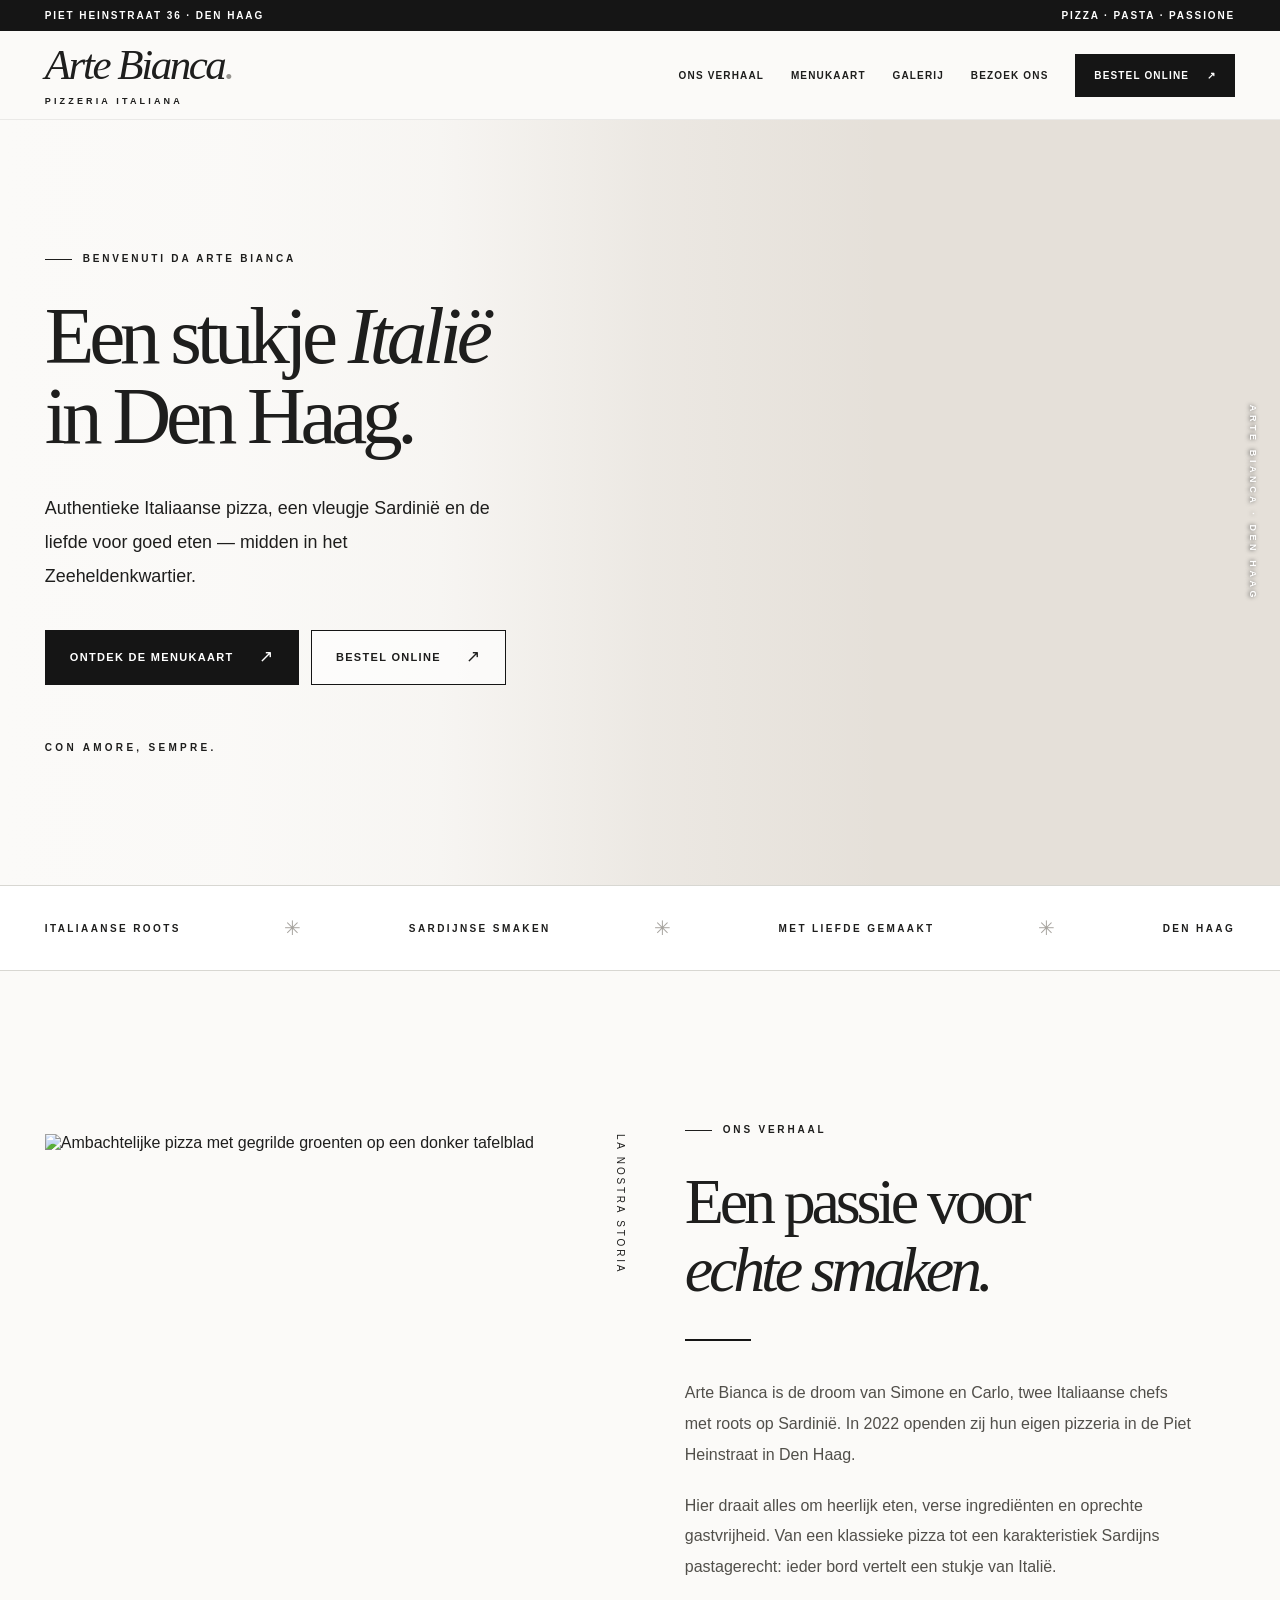
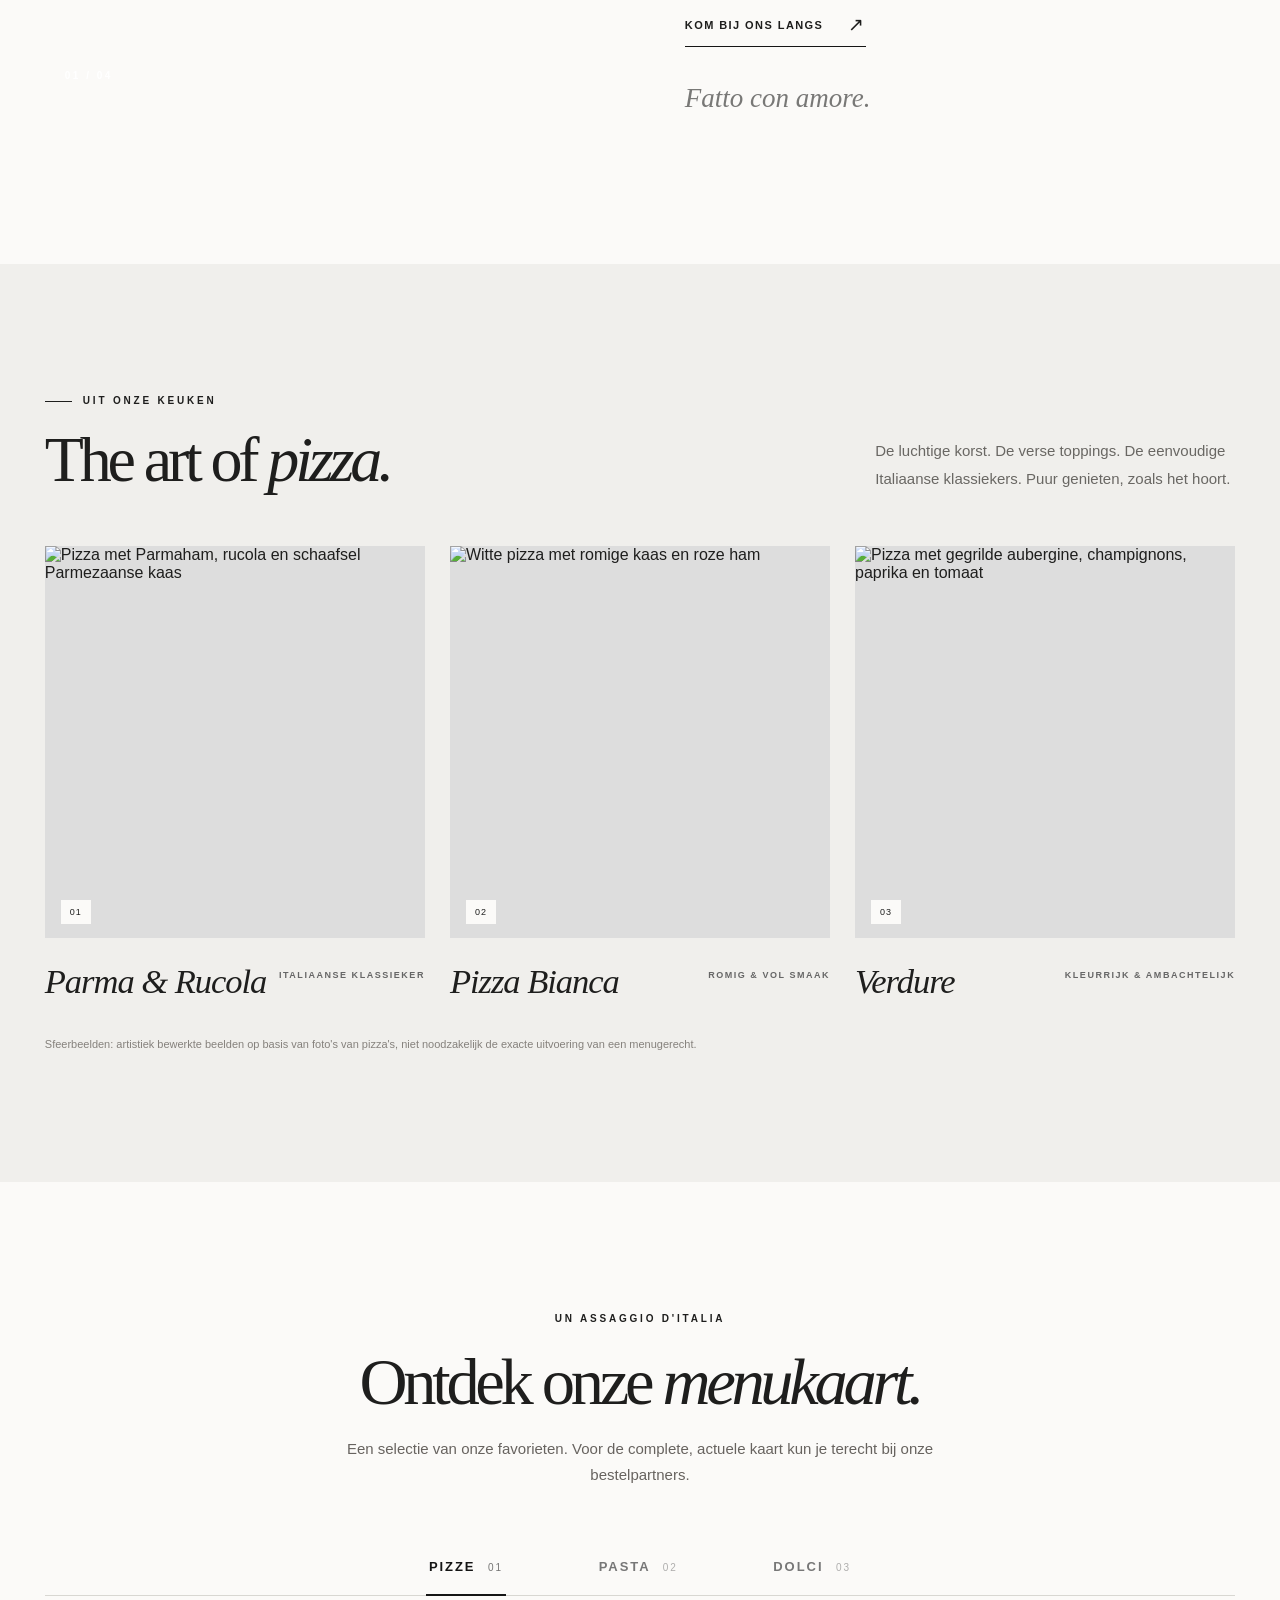
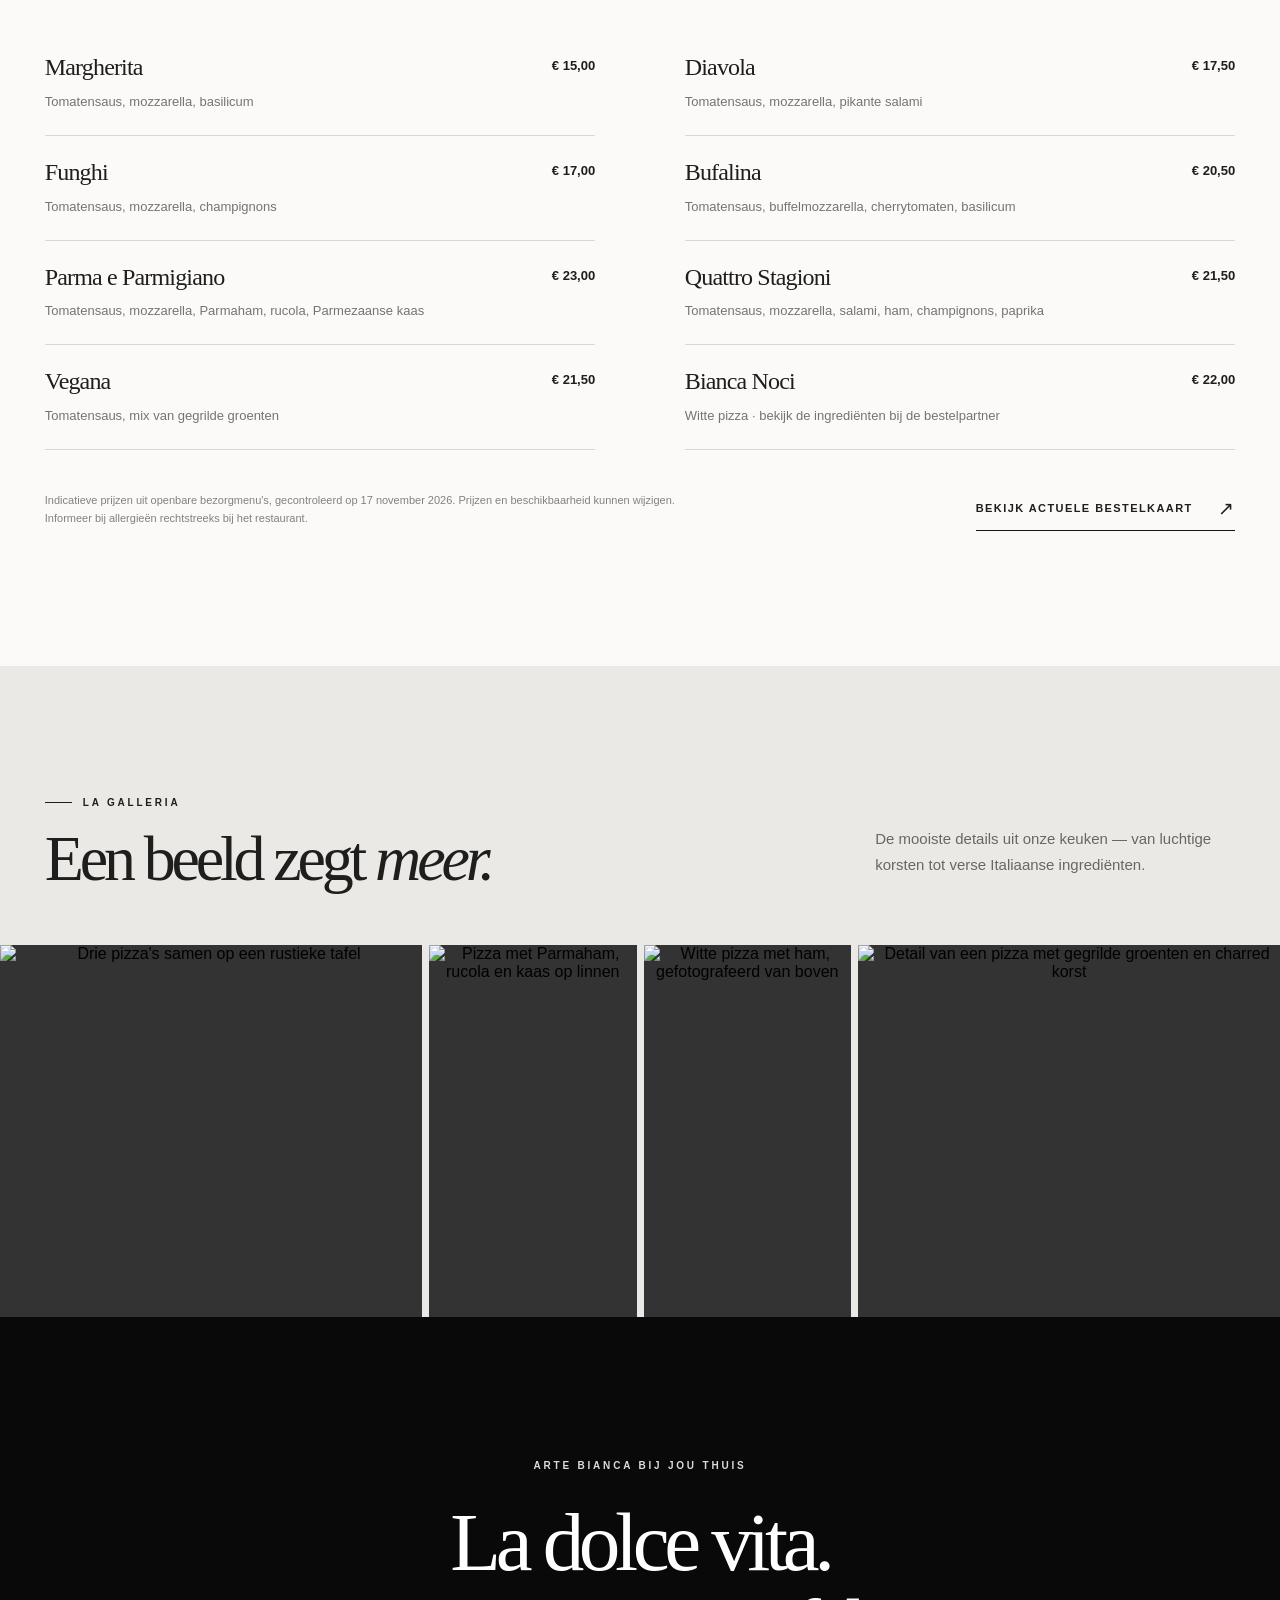
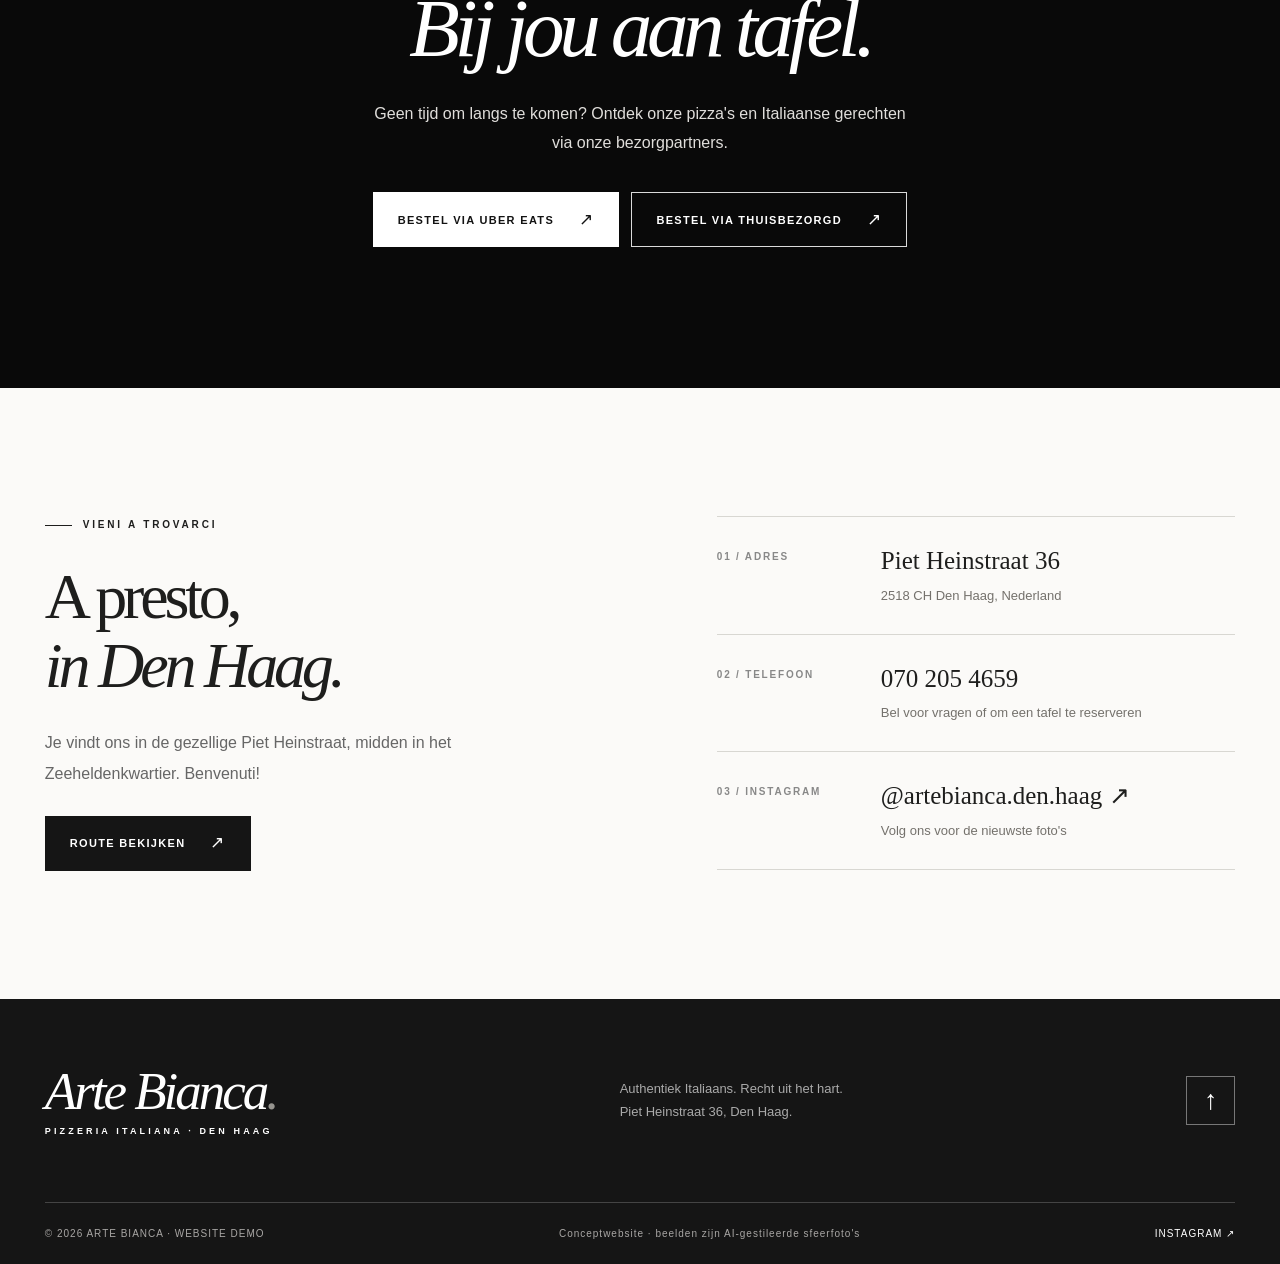
==== index.html @ 7001de6a "Add files via upload" ====
<!doctype html>
<html lang="nl">
<head>
  <meta charset="utf-8" />
  <meta name="viewport" content="width=device-width, initial-scale=1" />
  <meta name="theme-color" content="#fbfaf8" />
  <meta name="description" content="Ontdek Arte Bianca in het Zeeheldenkwartier, Den Haag: ambachtelijke Italiaanse pizza en authentieke Sardijnse gerechten. Bekijk de menukaart en bestel online." />
  <meta property="og:type" content="website" />
  <meta property="og:title" content="Arte Bianca — Pizzeria Italiana in Den Haag" />
  <meta property="og:description" content="Italiaanse roots. Sardijnse ziel. Pizza met passie in de Piet Heinstraat." />
  <meta property="og:image" content="assets/images/hero-two-pizzas.webp" />
  <link rel="icon" href="assets/favicon.svg" type="image/svg+xml" />
  <link rel="preload" href="assets/images/hero-two-pizzas.webp" as="image" />
  <link rel="stylesheet" href="styles.css" />
  <script defer src="script.js"></script>
  <title>Arte Bianca — Pizzeria Italiana | Den Haag</title>
</head>
<body>
  <a class="skip-link" href="#main">Ga naar inhoud</a>
  <div class="announcement" aria-label="Restaurantinformatie">
    <div class="container announcement__inner">
      <span>PIET HEINSTRAAT 36 · DEN HAAG</span>
      <span class="announcement__right">PIZZA · PASTA · PASSIONE</span>
    </div>
  </div>

  <header class="site-header" id="top">
    <div class="container site-header__inner">
      <a class="brand" href="#top" aria-label="Arte Bianca — naar boven">
        <span class="brand__name">Arte Bianca<span class="brand__dot">.</span></span>
        <span class="brand__tag">PIZZERIA ITALIANA</span>
      </a>
      <button class="menu-toggle" id="menu-toggle" aria-controls="main-nav" aria-expanded="false" aria-label="Open navigatie">
        <span></span><span></span><span></span>
      </button>
      <nav class="nav" id="main-nav" aria-label="Hoofdnavigatie">
        <a href="#verhaal">Ons verhaal</a>
        <a href="#menukaart">Menukaart</a>
        <a href="#galerij">Galerij</a>
        <a href="#bezoek">Bezoek ons</a>
        <a class="nav__order" href="#bestellen">Bestel online <span aria-hidden="true">↗</span></a>
      </nav>
    </div>
  </header>

  <main id="main">
    <section class="hero" aria-labelledby="hero-title">
      <div class="hero__image" role="img" aria-label="Twee ambachtelijke pizza's met luchtige korst, kaas, rucola en parmaham"></div>
      <div class="container hero__content">
        <div class="hero__copy">
          <p class="eyebrow"><span class="eyebrow__dash"></span> BENVENUTI DA ARTE BIANCA</p>
          <h1 id="hero-title">Een stukje <em>Italië</em><br />in Den Haag.</h1>
          <p class="hero__description">Authentieke Italiaanse pizza, een vleugje Sardinië en de liefde voor goed eten — midden in het Zeeheldenkwartier.</p>
          <div class="button-row">
            <a class="btn btn--dark" href="#menukaart">Ontdek de menukaart <span aria-hidden="true">↗</span></a>
            <a class="btn btn--outline" href="#bestellen">Bestel online <span aria-hidden="true">↗</span></a>
          </div>
          <p class="hero__footnote">CON AMORE, SEMPRE.</p>
        </div>
      </div>
      <div class="hero__side-note" aria-hidden="true">ARTE BIANCA · DEN HAAG</div>
    </section>

    <div class="ticker" aria-label="Onze keuken">
      <div class="container ticker__inner">
        <span>ITALIAANSE ROOTS</span><span class="ticker__star">✳</span>
        <span>SARDIJNSE SMAKEN</span><span class="ticker__star">✳</span>
        <span>MET LIEFDE GEMAAKT</span><span class="ticker__star">✳</span>
        <span>DEN HAAG</span>
      </div>
    </div>

    <section class="section story" id="verhaal" aria-labelledby="story-title">
      <div class="container story__grid">
        <div class="story__visual reveal">
          <img src="assets/images/verdure-dark.webp" alt="Ambachtelijke pizza met gegrilde groenten op een donker tafelblad" loading="lazy" width="1672" height="941" />
          <span class="story__vertical">LA NOSTRA STORIA</span>
          <span class="story__number">01 / 04</span>
        </div>
        <div class="story__copy reveal">
          <p class="eyebrow"><span class="eyebrow__dash"></span> ONS VERHAAL</p>
          <h2 class="section-title" id="story-title">Een passie voor<br /><em>echte smaken.</em></h2>
          <div class="rule-short"></div>
          <p>Arte Bianca is de droom van Simone en Carlo, twee Italiaanse chefs met roots op Sardinië. In 2022 openden zij hun eigen pizzeria in de Piet Heinstraat in Den Haag.</p>
          <p>Hier draait alles om heerlijk eten, verse ingrediënten en oprechte gastvrijheid. Van een klassieke pizza tot een karakteristiek Sardijns pastagerecht: ieder bord vertelt een stukje van Italië.</p>
          <a class="text-link" href="#bezoek">Kom bij ons langs <span aria-hidden="true">↗</span></a>
          <span class="story__script" aria-hidden="true">Fatto con amore.</span>
        </div>
      </div>
    </section>

    <section class="section signature" aria-labelledby="signature-title">
      <div class="container">
        <div class="section-heading reveal">
          <div>
            <p class="eyebrow"><span class="eyebrow__dash"></span> UIT ONZE KEUKEN</p>
            <h2 class="section-title" id="signature-title">The art of <em>pizza.</em></h2>
          </div>
          <p>De luchtige korst. De verse toppings. De eenvoudige Italiaanse klassiekers. Puur genieten, zoals het hoort.</p>
        </div>
        <div class="signature__grid">
          <article class="food-card reveal">
            <div class="food-card__image"><img src="assets/images/parma-rucola.webp" loading="lazy" alt="Pizza met Parmaham, rucola en schaafsel Parmezaanse kaas" width="1672" height="941"/><span class="food-card__index">01</span></div>
            <div class="food-card__body"><h3>Parma & Rucola</h3><span>ITALIAANSE KLASSIEKER</span></div>
          </article>
          <article class="food-card reveal">
            <div class="food-card__image"><img src="assets/images/bianca-pizza.webp" loading="lazy" alt="Witte pizza met romige kaas en roze ham" width="1254" height="1254"/><span class="food-card__index">02</span></div>
            <div class="food-card__body"><h3>Pizza Bianca</h3><span>ROMIG & VOL SMAAK</span></div>
          </article>
          <article class="food-card reveal">
            <div class="food-card__image"><img src="assets/images/verdure-light.webp" loading="lazy" alt="Pizza met gegrilde aubergine, champignons, paprika en tomaat" width="1448" height="1086"/><span class="food-card__index">03</span></div>
            <div class="food-card__body"><h3>Verdure</h3><span>KLEURRIJK & AMBACHTELIJK</span></div>
          </article>
        </div>
        <p class="image-disclaimer">Sfeerbeelden: artistiek bewerkte beelden op basis van foto's van pizza's, niet noodzakelijk de exacte uitvoering van een menugerecht.</p>
      </div>
    </section>

    <section class="section menu-section" id="menukaart" aria-labelledby="menu-title">
      <div class="container">
        <div class="menu-section__heading reveal">
          <p class="eyebrow eyebrow--center">UN ASSAGGIO D'ITALIA</p>
          <h2 class="section-title" id="menu-title">Ontdek onze <em>menukaart.</em></h2>
          <p>Een selectie van onze favorieten. Voor de complete, actuele kaart kun je terecht bij onze bestelpartners.</p>
        </div>
        <div class="tabs" role="tablist" aria-label="Menucategorieën">
          <button class="tab is-active" role="tab" id="tab-pizza" aria-controls="panel-pizza" aria-selected="true" data-tab="pizza">Pizze <span>01</span></button>
          <button class="tab" role="tab" id="tab-pasta" aria-controls="panel-pasta" aria-selected="false" tabindex="-1" data-tab="pasta">Pasta <span>02</span></button>
          <button class="tab" role="tab" id="tab-dolci" aria-controls="panel-dolci" aria-selected="false" tabindex="-1" data-tab="dolci">Dolci <span>03</span></button>
        </div>
        <div class="menu-panel" role="tabpanel" id="panel-pizza" aria-labelledby="tab-pizza" data-panel="pizza">
          <div class="menu-list">
            <div class="menu-item"><div><h3>Margherita</h3><p>Tomatensaus, mozzarella, basilicum</p></div><strong>€ 15,00</strong></div>
            <div class="menu-item"><div><h3>Diavola</h3><p>Tomatensaus, mozzarella, pikante salami</p></div><strong>€ 17,50</strong></div>
            <div class="menu-item"><div><h3>Funghi</h3><p>Tomatensaus, mozzarella, champignons</p></div><strong>€ 17,00</strong></div>
            <div class="menu-item"><div><h3>Bufalina</h3><p>Tomatensaus, buffelmozzarella, cherrytomaten, basilicum</p></div><strong>€ 20,50</strong></div>
            <div class="menu-item"><div><h3>Parma e Parmigiano</h3><p>Tomatensaus, mozzarella, Parmaham, rucola, Parmezaanse kaas</p></div><strong>€ 23,00</strong></div>
            <div class="menu-item"><div><h3>Quattro Stagioni</h3><p>Tomatensaus, mozzarella, salami, ham, champignons, paprika</p></div><strong>€ 21,50</strong></div>
            <div class="menu-item"><div><h3>Vegana</h3><p>Tomatensaus, mix van gegrilde groenten</p></div><strong>€ 21,50</strong></div>
            <div class="menu-item"><div><h3>Bianca Noci</h3><p>Witte pizza · bekijk de ingrediënten bij de bestelpartner</p></div><strong>€ 22,00</strong></div>
          </div>
        </div>
        <div class="menu-panel" role="tabpanel" id="panel-pasta" aria-labelledby="tab-pasta" data-panel="pasta" hidden>
          <div class="menu-list">
            <div class="menu-item"><div><h3>Malloreddus alla Campidanese</h3><p>Verse Sardijnse pasta met Italiaanse saucijs en tomatensaus</p></div><strong>€ 23,50</strong></div>
            <div class="menu-item"><div><h3>Spaghetti alle Vongole</h3><p>Spaghetti met venusschelpen, knoflook en Italiaanse kruiden</p></div><strong>€ 26,50</strong></div>
          </div>
        </div>
        <div class="menu-panel" role="tabpanel" id="panel-dolci" aria-labelledby="tab-dolci" data-panel="dolci" hidden>
          <div class="menu-list">
            <div class="menu-item"><div><h3>Tiramisù</h3><p>Italiaanse dessertklassieker</p></div><strong>€ 10,00</strong></div>
            <div class="menu-item"><div><h3>Cannolo Siciliano</h3><p>Traditioneel Siciliaans dessert</p></div><strong>€ 10,00</strong></div>
            <div class="menu-item"><div><h3>Lavacake Pistacchio</h3><p>Warme pistache-lavacake</p></div><strong>€ 10,00</strong></div>
          </div>
        </div>
        <div class="menu-bottom"><p>Indicatieve prijzen uit openbare bezorgmenu's, gecontroleerd op 17 november 2026. Prijzen en beschikbaarheid kunnen wijzigen. Informeer bij allergieën rechtstreeks bij het restaurant.</p><a href="#bestellen" class="text-link">Bekijk actuele bestelkaart <span aria-hidden="true">↗</span></a></div>
      </div>
    </section>

    <section class="gallery" id="galerij" aria-labelledby="gallery-title">
      <div class="container gallery__heading reveal">
        <div><p class="eyebrow"><span class="eyebrow__dash"></span> LA GALLERIA</p><h2 class="section-title" id="gallery-title">Een beeld zegt <em>meer.</em></h2></div>
        <p>De mooiste details uit onze keuken — van luchtige korsten tot verse Italiaanse ingrediënten.</p>
      </div>
      <div class="gallery__grid">
        <button class="gallery__tile gallery__tile--wide" type="button" data-lightbox="assets/images/three-pizzas.webp" data-caption="Drie ambachtelijke pizza's" aria-label="Vergroot foto van drie pizza's"><img src="assets/images/three-pizzas.webp" loading="lazy" alt="Drie pizza's samen op een rustieke tafel" width="1672" height="941"/><span class="gallery__zoom">BEKIJK FOTO ↗</span></button>
        <button class="gallery__tile gallery__tile--square" type="button" data-lightbox="assets/images/parma-light.webp" data-caption="Pizza met Parmaham en rucola" aria-label="Vergroot foto van Parma pizza"><img src="assets/images/parma-light.webp" loading="lazy" alt="Pizza met Parmaham, rucola en kaas op linnen" width="1254" height="1254"/><span class="gallery__zoom">BEKIJK FOTO ↗</span></button>
        <button class="gallery__tile gallery__tile--square" type="button" data-lightbox="assets/images/bianca-pizza.webp" data-caption="Witte pizza met ham" aria-label="Vergroot foto van pizza bianca"><img src="assets/images/bianca-pizza.webp" loading="lazy" alt="Witte pizza met ham, gefotografeerd van boven" width="1254" height="1254"/><span class="gallery__zoom">BEKIJK FOTO ↗</span></button>
        <button class="gallery__tile gallery__tile--wide" type="button" data-lightbox="assets/images/verdure-detail.webp" data-caption="Gegrilde groenten en een luchtige korst" aria-label="Vergroot close-up van groentepizza"><img src="assets/images/verdure-detail.webp" loading="lazy" alt="Detail van een pizza met gegrilde groenten en charred korst" width="1672" height="941"/><span class="gallery__zoom">BEKIJK FOTO ↗</span></button>
      </div>
    </section>

    <section class="order" id="bestellen" aria-labelledby="order-title">
      <div class="order__background"></div>
      <div class="container order__inner reveal">
        <p class="eyebrow eyebrow--light">ARTE BIANCA BIJ JOU THUIS</p>
        <h2 id="order-title">La dolce vita.<br /><em>Bij jou aan tafel.</em></h2>
        <p>Geen tijd om langs te komen? Ontdek onze pizza's en Italiaanse gerechten via onze bezorgpartners.</p>
        <div class="order__buttons">
          <a class="btn btn--light" href="https://www.ubereats.com/nl/store/arte-bianca/zG4J7jb5Qji3SF6A-7-eRw" target="_blank" rel="noopener noreferrer">Bestel via Uber Eats <span aria-hidden="true">↗</span></a>
          <a class="btn btn--white-outline" href="https://www.thuisbezorgd.nl/menu/arte-bianca" target="_blank" rel="noopener noreferrer">Bestel via Thuisbezorgd <span aria-hidden="true">↗</span></a>
        </div>
      </div>
    </section>

    <section class="section visit" id="bezoek" aria-labelledby="visit-title">
      <div class="container visit__grid">
        <div class="visit__heading reveal">
          <p class="eyebrow"><span class="eyebrow__dash"></span> VIENI A TROVARCI</p>
          <h2 class="section-title" id="visit-title">A presto,<br /><em>in Den Haag.</em></h2>
          <p>Je vindt ons in de gezellige Piet Heinstraat, midden in het Zeeheldenkwartier. Benvenuti!</p>
          <a class="btn btn--dark" href="https://www.google.com/maps/search/?api=1&query=Piet+Heinstraat+36%2C+2518+CH+Den+Haag" target="_blank" rel="noopener noreferrer">Route bekijken <span aria-hidden="true">↗</span></a>
        </div>
        <div class="visit__details reveal">
          <div class="visit__detail"><span>01 / ADRES</span><div><strong>Piet Heinstraat 36</strong><p>2518 CH Den Haag, Nederland</p></div></div>
          <div class="visit__detail"><span>02 / TELEFOON</span><div><a href="tel:+31702054659"><strong>070 205 4659</strong></a><p>Bel voor vragen of om een tafel te reserveren</p></div></div>
          <div class="visit__detail"><span>03 / INSTAGRAM</span><div><a href="https://www.instagram.com/artebianca.den.haag/" target="_blank" rel="noopener noreferrer"><strong>@artebianca.den.haag ↗</strong></a><p>Volg ons voor de nieuwste foto's</p></div></div>
        </div>
      </div>
    </section>
  </main>

  <footer class="footer">
    <div class="container footer__top">
      <a class="brand brand--footer" href="#top" aria-label="Arte Bianca — terug naar boven"><span class="brand__name">Arte Bianca<span class="brand__dot">.</span></span><span class="brand__tag">PIZZERIA ITALIANA · DEN HAAG</span></a>
      <p>Authentiek Italiaans. Recht uit het hart.<br/>Piet Heinstraat 36, Den Haag.</p>
      <a class="footer__up" href="#top" aria-label="Terug naar boven">↑</a>
    </div>
    <div class="container footer__bottom"><span>© <span id="year">2026</span> ARTE BIANCA · WEBSITE DEMO</span><span>Conceptwebsite · beelden zijn AI-gestileerde sfeerfoto's</span><a href="https://www.instagram.com/artebianca.den.haag/" target="_blank" rel="noopener noreferrer">INSTAGRAM ↗</a></div>
  </footer>

  <dialog class="lightbox" id="lightbox" aria-label="Fotogalerij">
    <button class="lightbox__close" id="lightbox-close" aria-label="Sluit foto">×</button>
    <img id="lightbox-image" alt="" />
    <p id="lightbox-caption"></p>
  </dialog>
</body>
</html>
---- styles.css ----
/* ARTE BIANCA — minimal editorial restaurant demo
   Static, responsive, no dependencies. Built for GitHub Pages. */
:root {
  --black: #151515;
  --ink: #1e1e1d;
  --muted: #75746f;
  --light: #f6f5f2;
  --cream: #fbfaf8;
  --line: #d8d7d2;
  --white: #fff;
  --serif: 'Iowan Old Style', 'Baskerville', 'Palatino Linotype', 'Book Antiqua', Georgia, serif;
  --sans: 'Helvetica Neue', Helvetica, Arial, sans-serif;
  --space: clamp(4.5rem, 10vw, 9rem);
}
*, *::before, *::after { box-sizing: border-box; }
html { scroll-behavior: smooth; scroll-padding-top: 95px; }
body { margin: 0; color: var(--ink); background: var(--cream); font-family: var(--sans); -webkit-font-smoothing: antialiased; }
body.nav-open { overflow: hidden; }
img { display: block; width: 100%; height: auto; }
a { color: inherit; text-decoration: none; }
button { font: inherit; }
button, a { -webkit-tap-highlight-color: transparent; }
button:focus-visible, a:focus-visible { outline: 3px solid #999; outline-offset: 4px; }
[hidden] { display: none !important; }
.container { width: min(100% - 7vw, 1390px); margin-inline: auto; }
.skip-link { position: fixed; top: -80px; left: 20px; z-index: 100; background: var(--black); color: #fff; padding: 14px; }
.skip-link:focus { top: 12px; }
.announcement { background: var(--black); color: white; font-size: 10px; letter-spacing: .19em; font-weight: 600; }
.announcement__inner { height: 31px; display: flex; justify-content: space-between; align-items: center; }
.site-header { position: sticky; top: 0; z-index: 30; background: rgba(251,250,248,.98); border-bottom: 1px solid rgba(0,0,0,.07); backdrop-filter: blur(14px); }
.site-header__inner { height: 88px; display: flex; align-items: center; justify-content: space-between; gap: 25px; }
.brand { display: inline-flex; flex-direction: column; flex: 0 0 auto; gap: 0; white-space: nowrap; }
.brand__name { font: italic 43px/.99 var(--serif); letter-spacing: -.057em; }
.brand__dot { color: #96948f; }
.brand__tag { font-size: 9px; letter-spacing: .35em; font-weight: 650; margin-top: 9px; }
.nav { display: flex; align-items: center; gap: clamp(16px,2.1vw,39px); font-weight: 700; text-transform: uppercase; letter-spacing: .115em; font-size: 10px; }
.nav > a:not(.nav__order) { position: relative; padding: 13px 0; }
.nav > a:not(.nav__order)::after { content: ''; position: absolute; bottom: 7px; left: 0; height: 1px; width: 0; background: currentColor; transition: width .2s; }
.nav > a:not(.nav__order):hover::after { width: 100%; }
.nav__order { padding: 16px 19px; background: var(--black); color: #fff; white-space: nowrap; }
.nav__order span { margin-left: 14px; }
.menu-toggle { display: none; }
.hero { min-height: min(765px, 75vw); position: relative; isolation: isolate; background: #e5e0d9; overflow: hidden; display: flex; align-items: center; }
.hero__image { position: absolute; z-index: -2; inset: 0; background: url('assets/images/hero-two-pizzas.webp') center 52% / cover no-repeat; }
.hero::after { content: ''; position: absolute; z-index: -1; inset: 0; background: linear-gradient(90deg, rgba(251,250,248,1) 0%, rgba(251,250,248,.97) 18%, rgba(251,250,248,.82) 34%, rgba(251,250,248,.31) 51%, rgba(251,250,248,0) 69%); }
.hero__content { padding-block: 108px 100px; }
.hero__copy { max-width: 580px; }
.eyebrow { display: flex; align-items: center; gap: 11px; font-size: 10px; font-weight: 740; letter-spacing: .28em; line-height: 1.8; text-transform: uppercase; margin: 0 0 29px; }
.eyebrow__dash { display: inline-block; height: 1px; width: 27px; background: currentColor; }
.eyebrow--center { justify-content: center; }
.eyebrow--light { color: rgba(255,255,255,.85); }
.hero h1, .section-title, .order h2 { font-family: var(--serif); font-weight: 400; letter-spacing: -.065em; }
.hero h1 { font-size: clamp(56px, 6.35vw, 105px); line-height: .98; margin: 0 0 34px; }
.hero h1 em, .section-title em, .order h2 em { font-weight: 400; }
.hero__description { font-size: clamp(16px,1.4vw,18px); line-height: 1.9; max-width: 445px; margin: 0 0 37px; }
.button-row, .order__buttons { display: flex; align-items: center; gap: 12px; flex-wrap: wrap; }
.btn { min-height: 55px; display: inline-flex; justify-content: center; align-items: center; gap: 25px; padding: 17px 24px; font-size: 11px; letter-spacing: .12em; font-weight: 740; text-transform: uppercase; border: 1px solid var(--black); transition: transform .2s, background-color .2s, color .2s; }
.btn:hover { transform: translateY(-2px); }
.btn span { font-size: 17px; font-weight: 400; line-height: 0; }
.btn--dark { background: var(--black); color: #fff; }
.btn--dark:hover { background: #333; }
.btn--outline { background: rgba(255,255,255,.65); }
.btn--outline:hover { background: var(--black); color: #fff; }
.hero__footnote { margin-top: 57px; font-size: 10px; letter-spacing: .33em; font-weight: 650; }
.hero__side-note { position: absolute; right: 22px; top: 50%; transform: translateY(-50%); writing-mode: vertical-rl; color: #fff; font-size: 9px; font-weight: 650; letter-spacing: .4em; text-shadow: 0 1px 4px #444; }
.ticker { border-block: 1px solid var(--line); background: #fff; }
.ticker__inner { min-height: 84px; display: flex; align-items: center; justify-content: space-between; gap: 20px; }
.ticker span { font-size: 10px; font-weight: 700; letter-spacing: .24em; }
.ticker__star { color: #a7a49f; font-size: 20px !important; font-weight: 400 !important; }
.section { padding-block: var(--space); }
.story__grid { display: grid; grid-template-columns: 1fr 1fr; align-items: center; gap: clamp(50px,7vw,150px); }
.story__visual { position: relative; }
.story__visual img { aspect-ratio: .97; object-fit: cover; }
.story__vertical { position: absolute; right: -31px; top: 0; font-size: 10px; letter-spacing: .28em; writing-mode: vertical-rl; }
.story__number { position: absolute; left: 20px; bottom: 20px; font-size: 10px; font-weight: 700; color: #fff; letter-spacing: .25em; }
.section-title { margin: 0; font-size: clamp(50px,5vw,77px); line-height: 1.07; }
.story__copy { position: relative; padding-block: 22px; }
.story__copy .section-title { margin-bottom: 34px; }
.rule-short { width: 66px; height: 2px; background: var(--black); margin-bottom: 37px; }
.story__copy p:not(.eyebrow) { font-size: 16px; line-height: 1.93; color: #514f4a; margin: 0 0 20px; max-width: 510px; }
.text-link { display: inline-flex; align-items: center; gap: 25px; border-bottom: 1px solid var(--black); padding: 10px 0; font-size: 11px; font-weight: 760; letter-spacing: .13em; text-transform: uppercase; transition: gap .2s; }
.text-link:hover { gap: 38px; }
.text-link span { font-size: 19px; font-weight: 400; }
.story__script { display: block; margin-top: 36px; font: italic 27px var(--serif); opacity: .59; }
.signature { background: #f0efec; }
.section-heading { display: flex; justify-content: space-between; align-items: end; gap: 50px; margin-bottom: 51px; }
.section-heading .eyebrow { margin-bottom: 16px; }
.section-heading > p { font-size: 15px; color: #696763; line-height: 1.85; max-width: 360px; margin: 0 0 2px; }
.signature__grid { display: grid; grid-template-columns: repeat(3,minmax(0,1fr)); gap: 25px; }
.food-card { min-width: 0; }
.food-card__image { aspect-ratio: .97; overflow: hidden; position: relative; background: #ddd; }
.food-card__image img { width: 100%; height: 100%; object-fit: cover; transition: transform .5s; }
.food-card:hover img { transform: scale(1.045); }
.food-card__index { position: absolute; bottom: 14px; left: 16px; background: var(--cream); padding: 7px 9px; font-size: 9px; letter-spacing: .11em; }
.food-card__body { padding-top: 23px; display: flex; align-items: start; justify-content: space-between; gap: 10px; flex-wrap: wrap; }
.food-card h3 { margin: 0; font: italic clamp(27px,2.7vw,40px)/1.2 var(--serif); letter-spacing: -.03em; }
.food-card__body span { font-size: 9px; letter-spacing: .17em; font-weight: 700; color: #666; padding-top: 9px; }
.image-disclaimer { color: #85817c; font-size: 11px; line-height: 1.6; margin: 34px 0 0; }
.menu-section { background: var(--cream); }
.menu-section__heading { text-align: center; max-width: 780px; margin: 0 auto 53px; }
.menu-section__heading .eyebrow { margin-bottom: 18px; }
.menu-section__heading .section-title { font-size: clamp(51px,5.2vw,76px); }
.menu-section__heading > p:not(.eyebrow) { margin: 19px auto 0; font-size: 15px; line-height: 1.75; color: #67635f; max-width: 600px; }
.tabs { display: flex; justify-content: center; border-bottom: 1px solid var(--line); gap: clamp(20px,7vw,100px); margin-bottom: 35px; }
.tab { background: transparent; border: 0; border-bottom: 2px solid transparent; padding: 18px 3px 20px; margin-bottom: -1px; cursor: pointer; color: #777; text-transform: uppercase; font-size: 13px; font-weight: 750; letter-spacing: .15em; }
.tab span { font-size: 10px; margin-left: 7px; font-weight: 500; opacity: .58; }
.tab.is-active { color: var(--black); border-color: var(--black); }
.menu-list { display: grid; grid-template-columns: repeat(2,minmax(0,1fr)); column-gap: clamp(25px,7vw,110px); }
.menu-item { border-bottom: 1px solid var(--line); min-height: 104px; padding: 22px 0; display: flex; gap: 22px; align-items: start; justify-content: space-between; }
.menu-item h3 { font: 24px/1.2 var(--serif); margin: 0 0 10px; letter-spacing: -.035em; }
.menu-item p { font: 13px/1.6 var(--sans); color: #77736e; margin: 0; }
.menu-item strong { font-size: 13px; white-space: nowrap; font-weight: 650; padding-top: 5px; }
.menu-bottom { display: flex; justify-content: space-between; gap: 45px; align-items: center; padding-top: 30px; }
.menu-bottom p { font-size: 11px; line-height: 1.65; color: #84817b; max-width: 650px; }
.menu-bottom .text-link { white-space: nowrap; }
.gallery { padding-top: var(--space); background: #eae9e5; }
.gallery__heading { display: flex; justify-content: space-between; align-items: end; gap: 50px; padding-bottom: 52px; }
.gallery__heading .eyebrow { margin-bottom: 13px; }
.gallery__heading p:not(.eyebrow) { max-width: 360px; line-height: 1.75; font-size: 15px; color: #696763; }
.gallery__grid { display: grid; grid-template-columns: repeat(6,1fr); gap: 7px; }
.gallery__tile { position: relative; display: block; padding: 0; margin: 0; border: 0; cursor: zoom-in; background: #333; overflow: hidden; height: clamp(205px, 29vw, 475px); }
.gallery__tile--wide { grid-column: span 2; }
.gallery__tile--square { grid-column: span 1; }
.gallery__tile img { width: 100%; height: 100%; object-fit: cover; transition: transform .55s, filter .45s; }
.gallery__tile:hover img { transform: scale(1.06); filter: brightness(.76); }
.gallery__zoom { opacity: 0; position: absolute; bottom: 19px; left: 19px; color: white; font-size: 10px; letter-spacing: .14em; font-weight: 750; transition: opacity .25s; }
.gallery__tile:hover .gallery__zoom { opacity: 1; }
.order { position: relative; isolation: isolate; background: var(--black); color: white; text-align: center; overflow: hidden; }
.order__background { position: absolute; z-index: -2; inset: 0; background: url('assets/images/three-pizzas.webp') center center / cover no-repeat; opacity: .34; filter: grayscale(1); }
.order::after { content: ''; position: absolute; z-index: -1; inset: 0; background: rgba(0,0,0,.57); }
.order__inner { padding-block: clamp(95px,11vw,170px); display: flex; flex-direction: column; align-items: center; }
.order .eyebrow { margin-bottom: 25px; }
.order h2 { font-size: clamp(56px,6.5vw,99px); line-height: 1.03; margin: 0; }
.order__inner > p:not(.eyebrow) { font-size: 16px; line-height: 1.8; max-width: 540px; margin: 28px auto 35px; color: #e0dedb; }
.order__buttons { justify-content: center; }
.btn--light { background: white; color: #131313; border-color: white; }
.btn--light:hover { background: #eceae5; }
.btn--white-outline { color: white; border-color: rgba(255,255,255,.85); }
.btn--white-outline:hover { background: white; color: #151515; }
.visit__grid { display: grid; grid-template-columns: 1fr 1fr; gap: clamp(70px,12vw,200px); }
.visit__heading .section-title { margin-bottom: 28px; }
.visit__heading > p:not(.eyebrow) { font-size: 16px; color: #666; line-height: 1.9; max-width: 430px; margin-bottom: 27px; }
.visit__detail { display: grid; grid-template-columns: 144px minmax(0,1fr); gap: 20px; border-top: 1px solid var(--line); padding: 28px 0; }
.visit__detail:last-child { border-bottom: 1px solid var(--line); }
.visit__detail > span { font-size: 10px; letter-spacing: .18em; font-weight: 700; color: #888; padding-top: 6px; }
.visit__detail strong { font: 25px/1.3 var(--serif); font-weight: 400; }
.visit__detail p { color: #74716c; font-size: 13px; line-height: 1.55; margin: 8px 0 0; }
.visit__detail a:hover { text-decoration: underline; text-underline-offset: 4px; }
.footer { background: #151515; color: #fff; }
.footer__top { padding-block: 65px; display: flex; justify-content: space-between; gap: 45px; align-items: center; }
.brand--footer .brand__name { font-size: 53px; }
.brand--footer .brand__tag { font-size: 9px; }
.footer__top > p { color: #aaa; font-size: 13px; line-height: 1.8; }
.footer__up { width: 49px; height: 49px; border: 1px solid #777; display: grid; place-items: center; font-size: 27px; transition: background .2s; }
.footer__up:hover { background: #444; }
.footer__bottom { border-top: 1px solid #444; display: flex; justify-content: space-between; gap: 20px; padding-block: 25px; color: #a9a7a5; font-size: 10px; letter-spacing: .1em; }
.footer__bottom a { color: #fff; white-space: nowrap; }
.lightbox { border: 0; padding: 40px 20px 20px; background: #151515; color: #fff; width: min(92vw,1100px); max-height: 90vh; box-shadow: 0 10px 70px #0008; overflow: auto; }
.lightbox::backdrop { background: rgba(0,0,0,.9); }
.lightbox img { max-height: 68vh; object-fit: contain; }
.lightbox p { text-align: center; font: italic 22px var(--serif); }
.lightbox__close { cursor: pointer; background: transparent; color: #fff; position: absolute; right: 8px; top: 0; border: 0; font-size: 31px; padding: 2px 15px; }
.reveal { transition: opacity .65s, transform .7s; }
.js-motion .reveal:not(.visible) { opacity: 0; transform: translateY(25px); }

@media(max-width: 1050px) {
  .nav { gap: 17px; }
  .nav > a { font-size: 9px; }
  .brand__name { font-size: 39px; }
  .hero { min-height: 650px; }
  .story__grid { gap: 50px; }
  .menu-bottom { flex-direction: column; align-items: flex-start; gap: 4px; }
  .gallery__tile { height: 310px; }
}
@media(max-width: 800px) {
  :root { --space: 75px; }
  .container { width: min(100% - 38px, 640px); }
  .announcement__right { display: none; }
  .site-header__inner { height: 72px; }
  .brand__name { font-size: 37px; }
  .brand__tag { font-size: 8px; margin-top: 6px; }
  .menu-toggle { display: inline-flex; flex-direction: column; justify-content: center; gap: 5px; width: 43px; height: 43px; background: none; border: 1px solid #b1aeaa; padding: 9px; cursor: pointer; z-index: 45; }
  .menu-toggle span { display: block; height: 1.5px; width: 100%; background: var(--black); transition: transform .2s, opacity .2s; }
  .menu-toggle[aria-expanded='true'] span:nth-child(1) { transform: translateY(6.5px) rotate(45deg); }
  .menu-toggle[aria-expanded='true'] span:nth-child(2) { opacity: 0; }
  .menu-toggle[aria-expanded='true'] span:nth-child(3) { transform: translateY(-6.5px) rotate(-45deg); }
  .nav { display: none; position: fixed; left: 0; right: 0; top: 72px; height: calc(100dvh - 72px); background: var(--cream); padding: 45px 7vw; flex-direction: column; gap: 0; align-items: stretch; justify-content: flex-start; border-top: 1px solid var(--line); overflow-y: auto; }
  .nav.is-open { display: flex; }
  .nav a { font-size: 17px; border-bottom: 1px solid var(--line); padding: 22px 0 !important; }
  .nav__order { padding: 21px !important; margin-top: 25px; text-align: center; border: 0 !important; font-size: 12px !important; }
  .hero { min-height: 735px; align-items: flex-start; }
  .hero__image { background-position: 59% center; }
  .hero::after { background: linear-gradient(180deg,rgba(251,250,248,.99) 0%,rgba(251,250,248,.94) 33%,rgba(251,250,248,.60) 53%,rgba(251,250,248,0) 83%); }
  .hero__content { padding-block: 65px 30px; }
  .hero__copy { max-width: 530px; }
  .hero h1 { font-size: clamp(57px,10vw,82px); }
  .hero__description { font-size: 15px; line-height: 1.75; max-width: 400px; }
  .hero__side-note { display: none; }
  .hero__footnote { margin-top: 35px; }
  .ticker__inner { flex-wrap: wrap; justify-content: center; padding-block: 20px; min-height: 69px; row-gap: 10px; }
  .ticker span { font-size: 9px; }
  .ticker__star:nth-of-type(6), .ticker span:nth-of-type(7) { display: none; }
  .story__grid,.visit__grid { grid-template-columns: 1fr; gap: 50px; }
  .story__visual img { aspect-ratio: 1.18; }
  .story__vertical { right: -17px; }
  .section-heading, .gallery__heading { display: block; }
  .section-heading > p, .gallery__heading > p { margin-top: 23px; max-width: 530px; }
  .signature__grid { gap: 12px; }
  .food-card__image { aspect-ratio: .8; }
  .food-card h3 { font-size: 24px; }
  .food-card__body span { width: 100%; font-size: 8px; margin-top: -8px; }
  .menu-list { grid-template-columns: 1fr; }
  .menu-item { min-height: 91px; }
  .gallery__grid { grid-template-columns: repeat(2,1fr); }
  .gallery__tile--wide, .gallery__tile--square { grid-column: span 1; }
  .gallery__tile { height: 300px; }
  .order__inner { padding-block: 90px; }
}
@media(max-width: 560px) {
  .hero { min-height: 785px; }
  .hero__image { background-position: 59% bottom; }
  .hero__content { padding-top: 50px; }
  .hero h1 { font-size: 61px; margin-bottom: 25px; }
  .hero .eyebrow { font-size: 9px; margin-bottom: 20px; }
  .button-row { gap: 8px; }
  .btn { font-size: 9.5px; padding: 16px 15px; gap: 11px; min-height: 50px; }
  .hero__description { font-size: 14px; max-width: 350px; }
  .hero__footnote { font-size: 9px; }
  .ticker__inner { gap: 12px; }
  .ticker span { font-size: 8px; }
  .ticker__star { font-size: 13px !important; }
  .section-title { font-size: clamp(48px,11vw,60px); }
  .story__copy p:not(.eyebrow) { font-size: 15px; }
  .signature__grid { grid-template-columns: 1fr; gap: 37px; }
  .food-card__image { aspect-ratio: 1.25; }
  .food-card h3 { font-size: 35px; }
  .food-card__body span { width: auto; margin: 0; }
  .tabs { justify-content: space-around; gap: 0; }
  .tab { font-size: 12px; }
  .menu-item h3 { font-size: 21px; }
  .menu-item strong { font-size: 12px; }
  .menu-item p { font-size: 12px; }
  .menu-section__heading .section-title { font-size: 49px; }
  .gallery__tile { height: 190px; }
  .gallery__grid { gap: 5px; }
  .order h2 { font-size: clamp(51px,12vw,70px); }
  .order__buttons { width: 100%; flex-direction: column; }
  .order__buttons .btn { width: min(100%, 330px); }
  .visit__detail { grid-template-columns: 96px 1fr; gap: 10px; }
  .visit__detail strong { font-size: 21px; }
  .visit__detail > span { font-size: 8px; }
  .footer__top { padding-block: 45px; align-items: start; flex-wrap: wrap; }
  .footer__top > p { order: 2; width: 100%; }
  .footer__bottom { flex-wrap: wrap; font-size: 9px; }
  .footer__bottom span:nth-child(2) { width: 100%; order: 3; }
}
@media(prefers-reduced-motion:reduce) {
  html { scroll-behavior: auto; }
  *, *::before, *::after { animation-duration: .01ms !important; transition-duration: .01ms !important; }
  .js-motion .reveal:not(.visible) { opacity: 1; transform: none; }
}
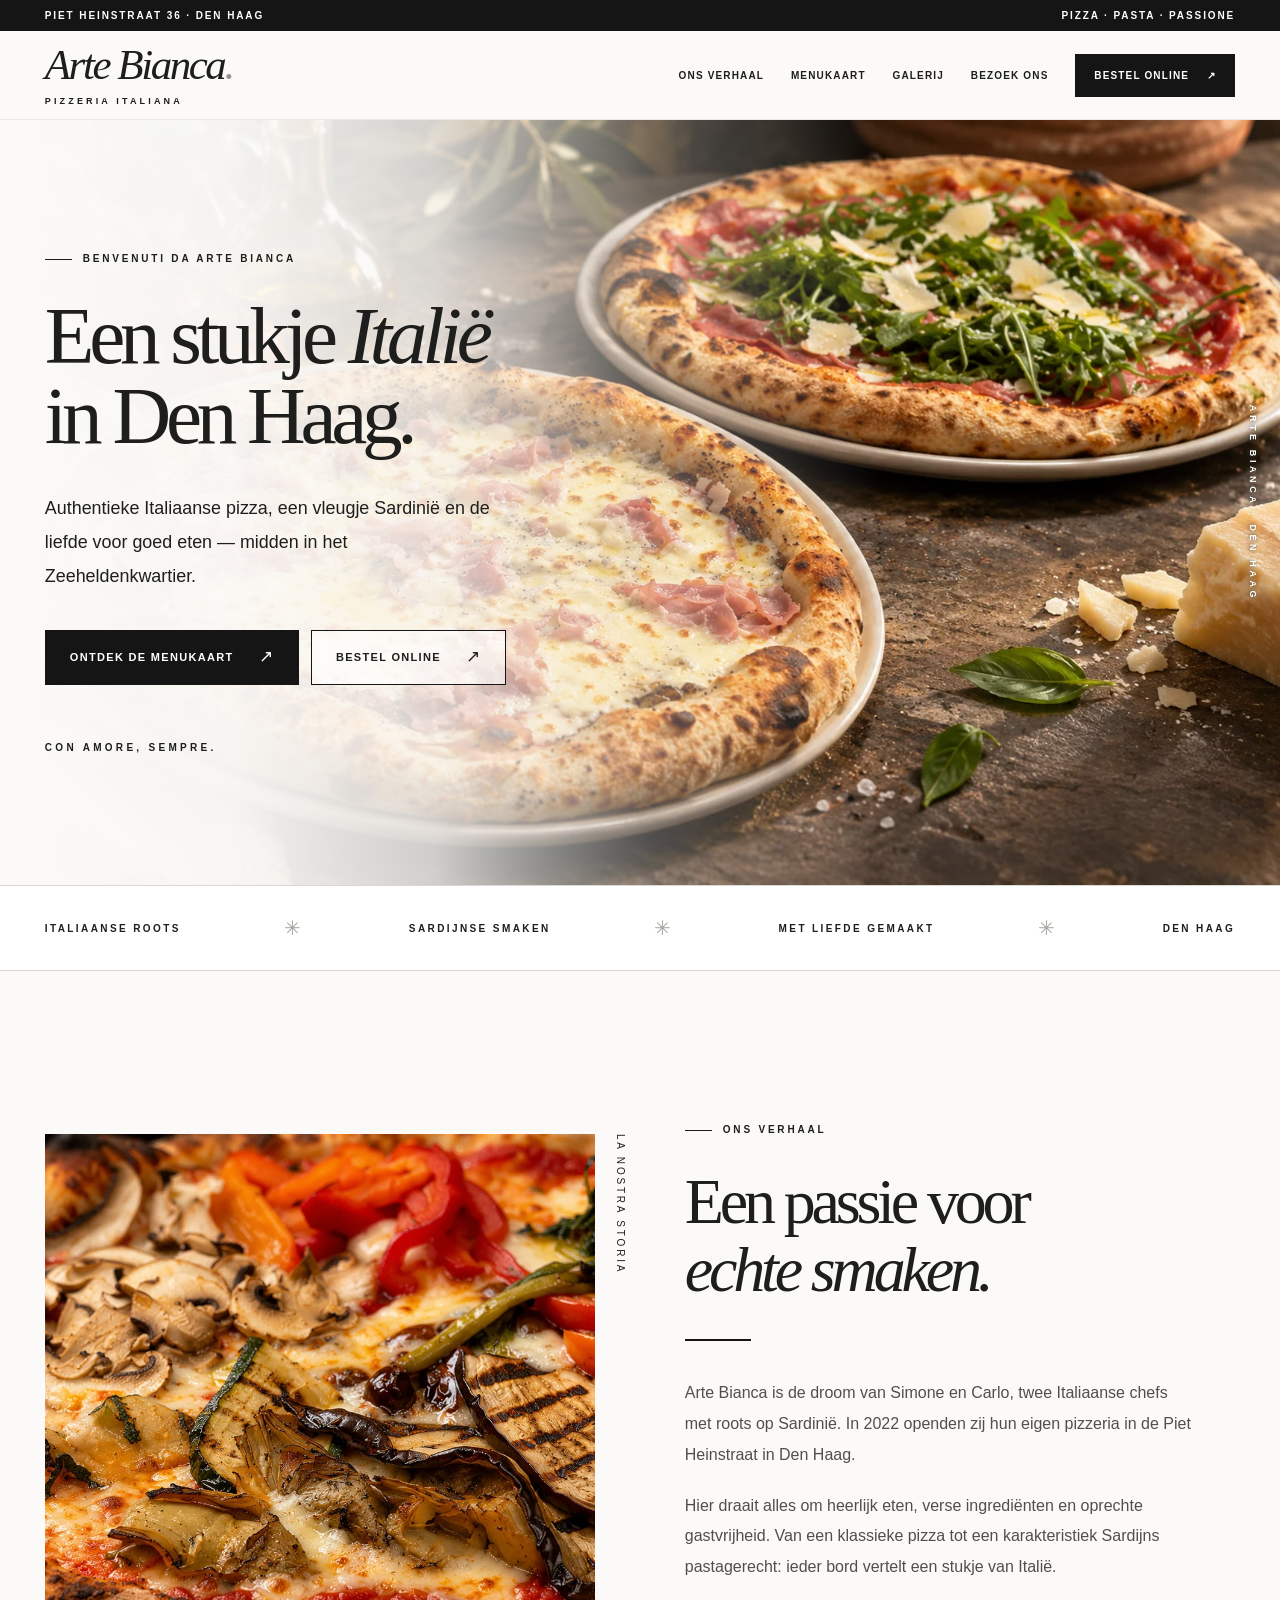
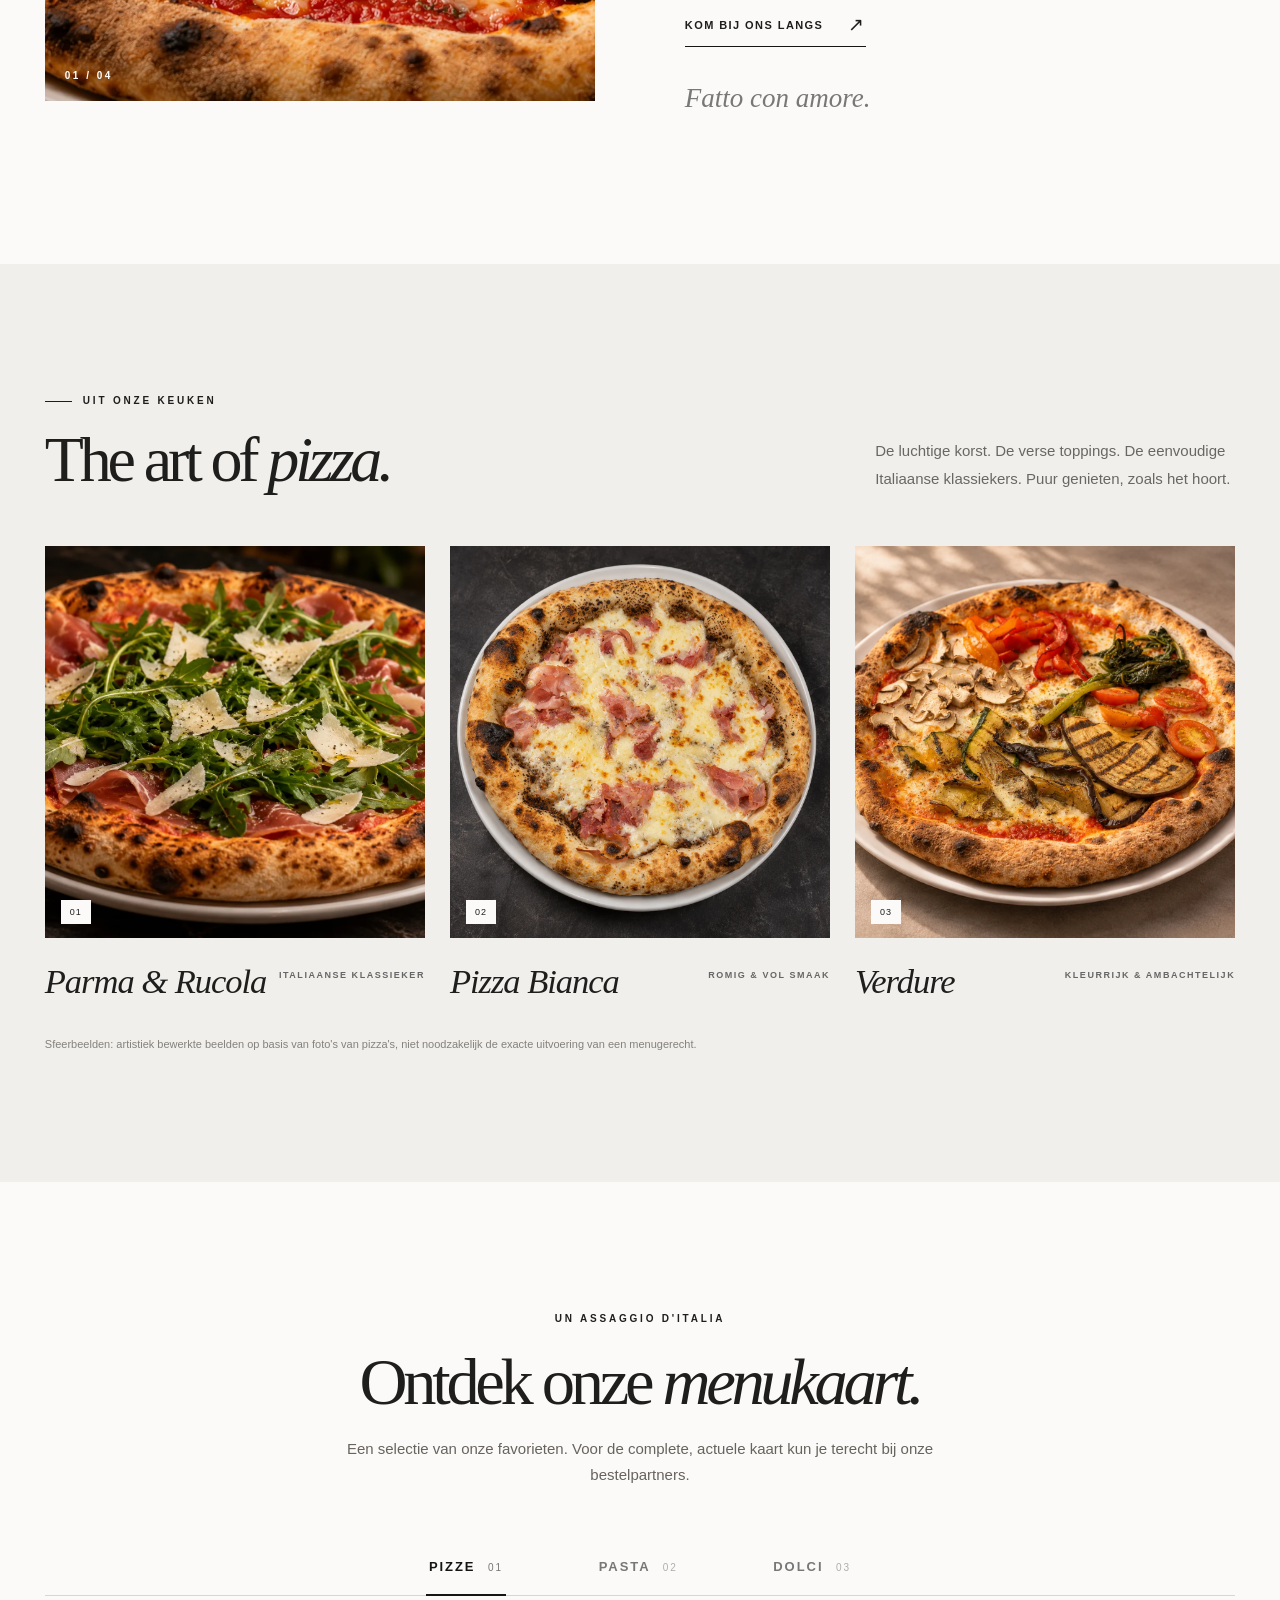
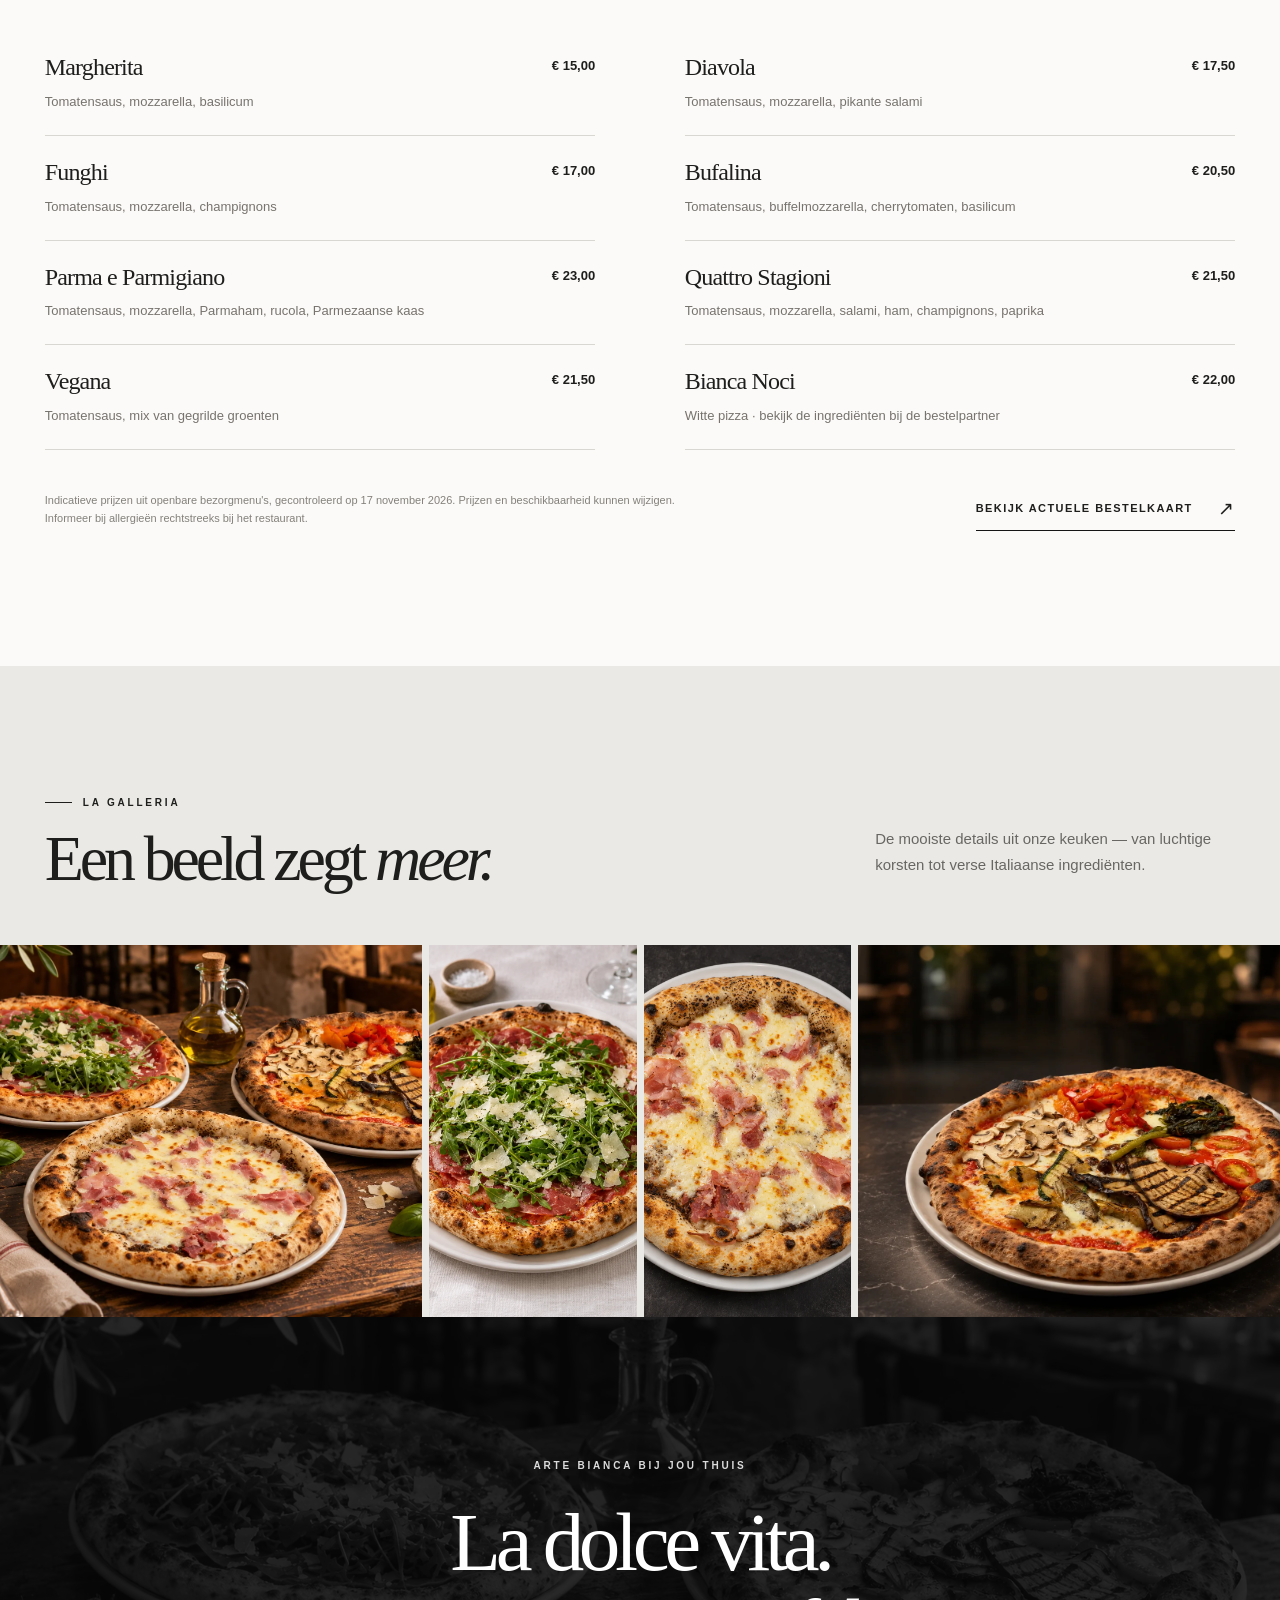
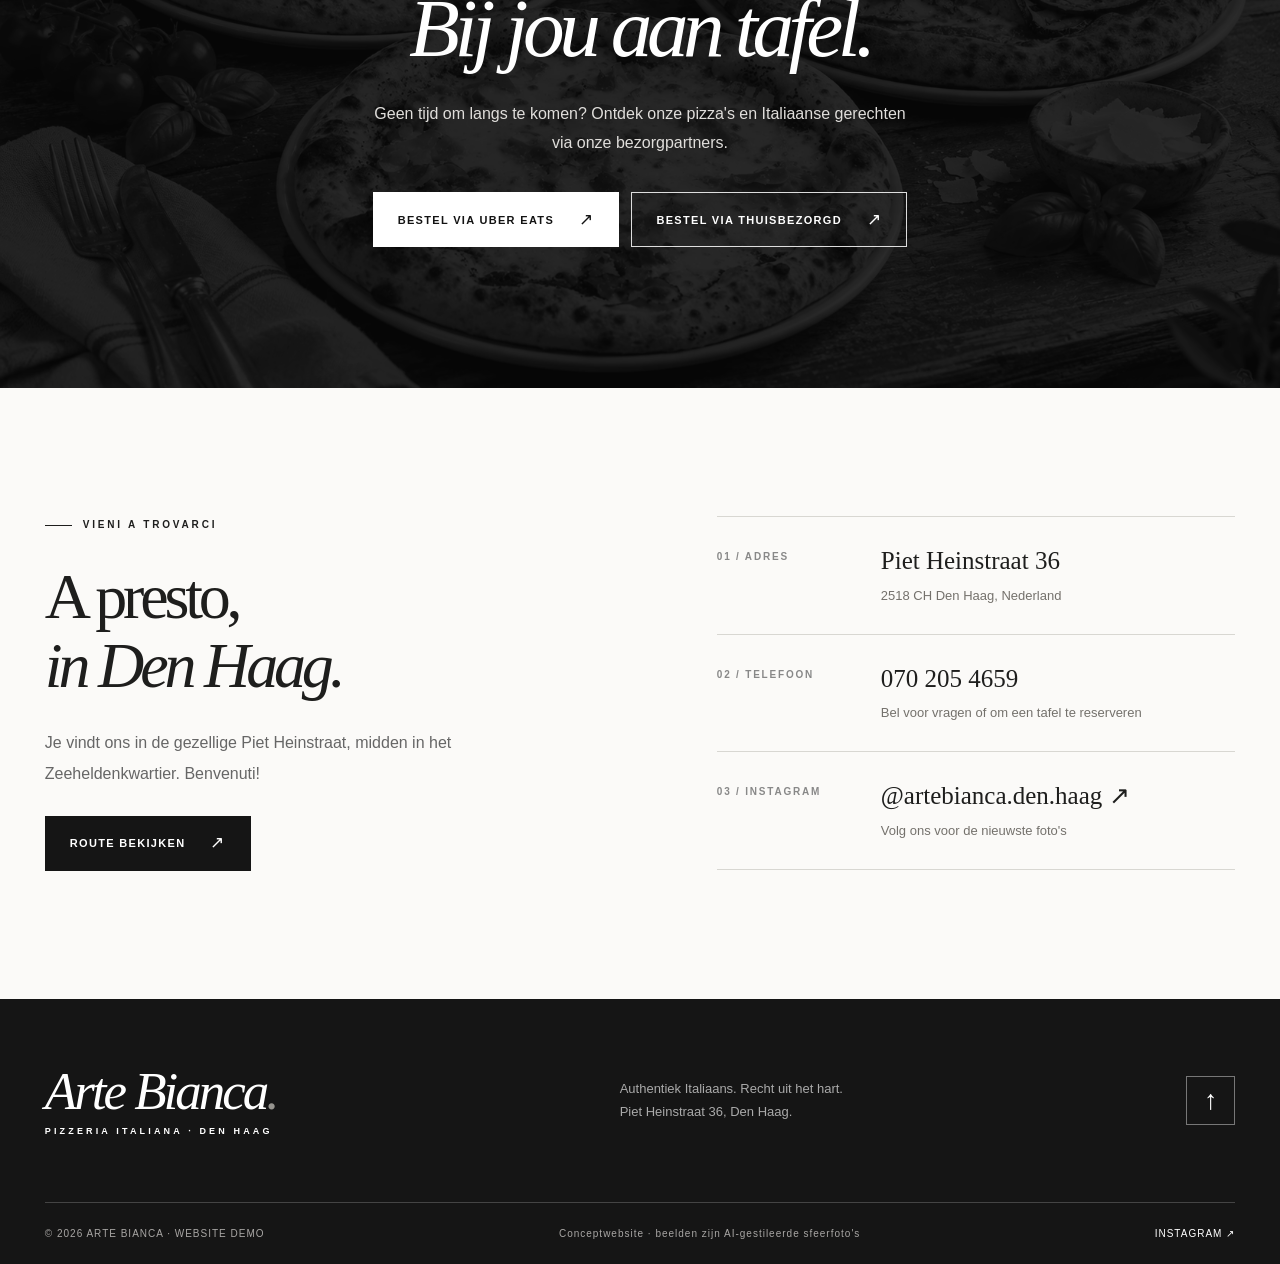
==== commit 093f6984: "Update index.html" ====
--- a/index.html
+++ b/index.html
@@ -8,10 +8,15 @@
   <meta property="og:type" content="website" />
   <meta property="og:title" content="Arte Bianca — Pizzeria Italiana in Den Haag" />
   <meta property="og:description" content="Italiaanse roots. Sardijnse ziel. Pizza met passie in de Piet Heinstraat." />
-  <meta property="og:image" content="assets/images/hero-two-pizzas.webp" />
-  <link rel="icon" href="assets/favicon.svg" type="image/svg+xml" />
-  <link rel="preload" href="assets/images/hero-two-pizzas.webp" as="image" />
+  <meta property="og:image" content="hero-two-pizzas.webp" />
+  <link rel="icon" href="favicon.svg" type="image/svg+xml" />
+  <link rel="preload" href="hero-two-pizzas.webp" as="image" />
   <link rel="stylesheet" href="styles.css" />
+  <!-- Image files are uploaded directly to the repository root. -->
+  <style>
+    .hero__image { background-image: url("hero-two-pizzas.webp") !important; }
+    .order__background { background-image: url("three-pizzas.webp") !important; }
+  </style>
   <script defer src="script.js"></script>
   <title>Arte Bianca — Pizzeria Italiana | Den Haag</title>
 </head>
@@ -73,7 +78,7 @@
     <section class="section story" id="verhaal" aria-labelledby="story-title">
       <div class="container story__grid">
         <div class="story__visual reveal">
-          <img src="assets/images/verdure-dark.webp" alt="Ambachtelijke pizza met gegrilde groenten op een donker tafelblad" loading="lazy" width="1672" height="941" />
+          <img src="verdure-dark.webp" alt="Ambachtelijke pizza met gegrilde groenten op een donker tafelblad" loading="lazy" width="1672" height="941" />
           <span class="story__vertical">LA NOSTRA STORIA</span>
           <span class="story__number">01 / 04</span>
         </div>
@@ -100,15 +105,15 @@
         </div>
         <div class="signature__grid">
           <article class="food-card reveal">
-            <div class="food-card__image"><img src="assets/images/parma-rucola.webp" loading="lazy" alt="Pizza met Parmaham, rucola en schaafsel Parmezaanse kaas" width="1672" height="941"/><span class="food-card__index">01</span></div>
+            <div class="food-card__image"><img src="parma-rucola.webp" loading="lazy" alt="Pizza met Parmaham, rucola en schaafsel Parmezaanse kaas" width="1672" height="941"/><span class="food-card__index">01</span></div>
             <div class="food-card__body"><h3>Parma & Rucola</h3><span>ITALIAANSE KLASSIEKER</span></div>
           </article>
           <article class="food-card reveal">
-            <div class="food-card__image"><img src="assets/images/bianca-pizza.webp" loading="lazy" alt="Witte pizza met romige kaas en roze ham" width="1254" height="1254"/><span class="food-card__index">02</span></div>
+            <div class="food-card__image"><img src="bianca-pizza.webp" loading="lazy" alt="Witte pizza met romige kaas en roze ham" width="1254" height="1254"/><span class="food-card__index">02</span></div>
             <div class="food-card__body"><h3>Pizza Bianca</h3><span>ROMIG & VOL SMAAK</span></div>
           </article>
           <article class="food-card reveal">
-            <div class="food-card__image"><img src="assets/images/verdure-light.webp" loading="lazy" alt="Pizza met gegrilde aubergine, champignons, paprika en tomaat" width="1448" height="1086"/><span class="food-card__index">03</span></div>
+            <div class="food-card__image"><img src="verdure-light.webp" loading="lazy" alt="Pizza met gegrilde aubergine, champignons, paprika en tomaat" width="1448" height="1086"/><span class="food-card__index">03</span></div>
             <div class="food-card__body"><h3>Verdure</h3><span>KLEURRIJK & AMBACHTELIJK</span></div>
           </article>
         </div>
@@ -163,10 +168,10 @@
         <p>De mooiste details uit onze keuken — van luchtige korsten tot verse Italiaanse ingrediënten.</p>
       </div>
       <div class="gallery__grid">
-        <button class="gallery__tile gallery__tile--wide" type="button" data-lightbox="assets/images/three-pizzas.webp" data-caption="Drie ambachtelijke pizza's" aria-label="Vergroot foto van drie pizza's"><img src="assets/images/three-pizzas.webp" loading="lazy" alt="Drie pizza's samen op een rustieke tafel" width="1672" height="941"/><span class="gallery__zoom">BEKIJK FOTO ↗</span></button>
-        <button class="gallery__tile gallery__tile--square" type="button" data-lightbox="assets/images/parma-light.webp" data-caption="Pizza met Parmaham en rucola" aria-label="Vergroot foto van Parma pizza"><img src="assets/images/parma-light.webp" loading="lazy" alt="Pizza met Parmaham, rucola en kaas op linnen" width="1254" height="1254"/><span class="gallery__zoom">BEKIJK FOTO ↗</span></button>
-        <button class="gallery__tile gallery__tile--square" type="button" data-lightbox="assets/images/bianca-pizza.webp" data-caption="Witte pizza met ham" aria-label="Vergroot foto van pizza bianca"><img src="assets/images/bianca-pizza.webp" loading="lazy" alt="Witte pizza met ham, gefotografeerd van boven" width="1254" height="1254"/><span class="gallery__zoom">BEKIJK FOTO ↗</span></button>
-        <button class="gallery__tile gallery__tile--wide" type="button" data-lightbox="assets/images/verdure-detail.webp" data-caption="Gegrilde groenten en een luchtige korst" aria-label="Vergroot close-up van groentepizza"><img src="assets/images/verdure-detail.webp" loading="lazy" alt="Detail van een pizza met gegrilde groenten en charred korst" width="1672" height="941"/><span class="gallery__zoom">BEKIJK FOTO ↗</span></button>
+        <button class="gallery__tile gallery__tile--wide" type="button" data-lightbox="three-pizzas.webp" data-caption="Drie ambachtelijke pizza's" aria-label="Vergroot foto van drie pizza's"><img src="three-pizzas.webp" loading="lazy" alt="Drie pizza's samen op een rustieke tafel" width="1672" height="941"/><span class="gallery__zoom">BEKIJK FOTO ↗</span></button>
+        <button class="gallery__tile gallery__tile--square" type="button" data-lightbox="parma-light.webp" data-caption="Pizza met Parmaham en rucola" aria-label="Vergroot foto van Parma pizza"><img src="parma-light.webp" loading="lazy" alt="Pizza met Parmaham, rucola en kaas op linnen" width="1254" height="1254"/><span class="gallery__zoom">BEKIJK FOTO ↗</span></button>
+        <button class="gallery__tile gallery__tile--square" type="button" data-lightbox="bianca-pizza.webp" data-caption="Witte pizza met ham" aria-label="Vergroot foto van pizza bianca"><img src="bianca-pizza.webp" loading="lazy" alt="Witte pizza met ham, gefotografeerd van boven" width="1254" height="1254"/><span class="gallery__zoom">BEKIJK FOTO ↗</span></button>
+        <button class="gallery__tile gallery__tile--wide" type="button" data-lightbox="verdure-detail.webp" data-caption="Gegrilde groenten en een luchtige korst" aria-label="Vergroot close-up van groentepizza"><img src="verdure-detail.webp" loading="lazy" alt="Detail van een pizza met gegrilde groenten en charred korst" width="1672" height="941"/><span class="gallery__zoom">BEKIJK FOTO ↗</span></button>
       </div>
     </section>
 
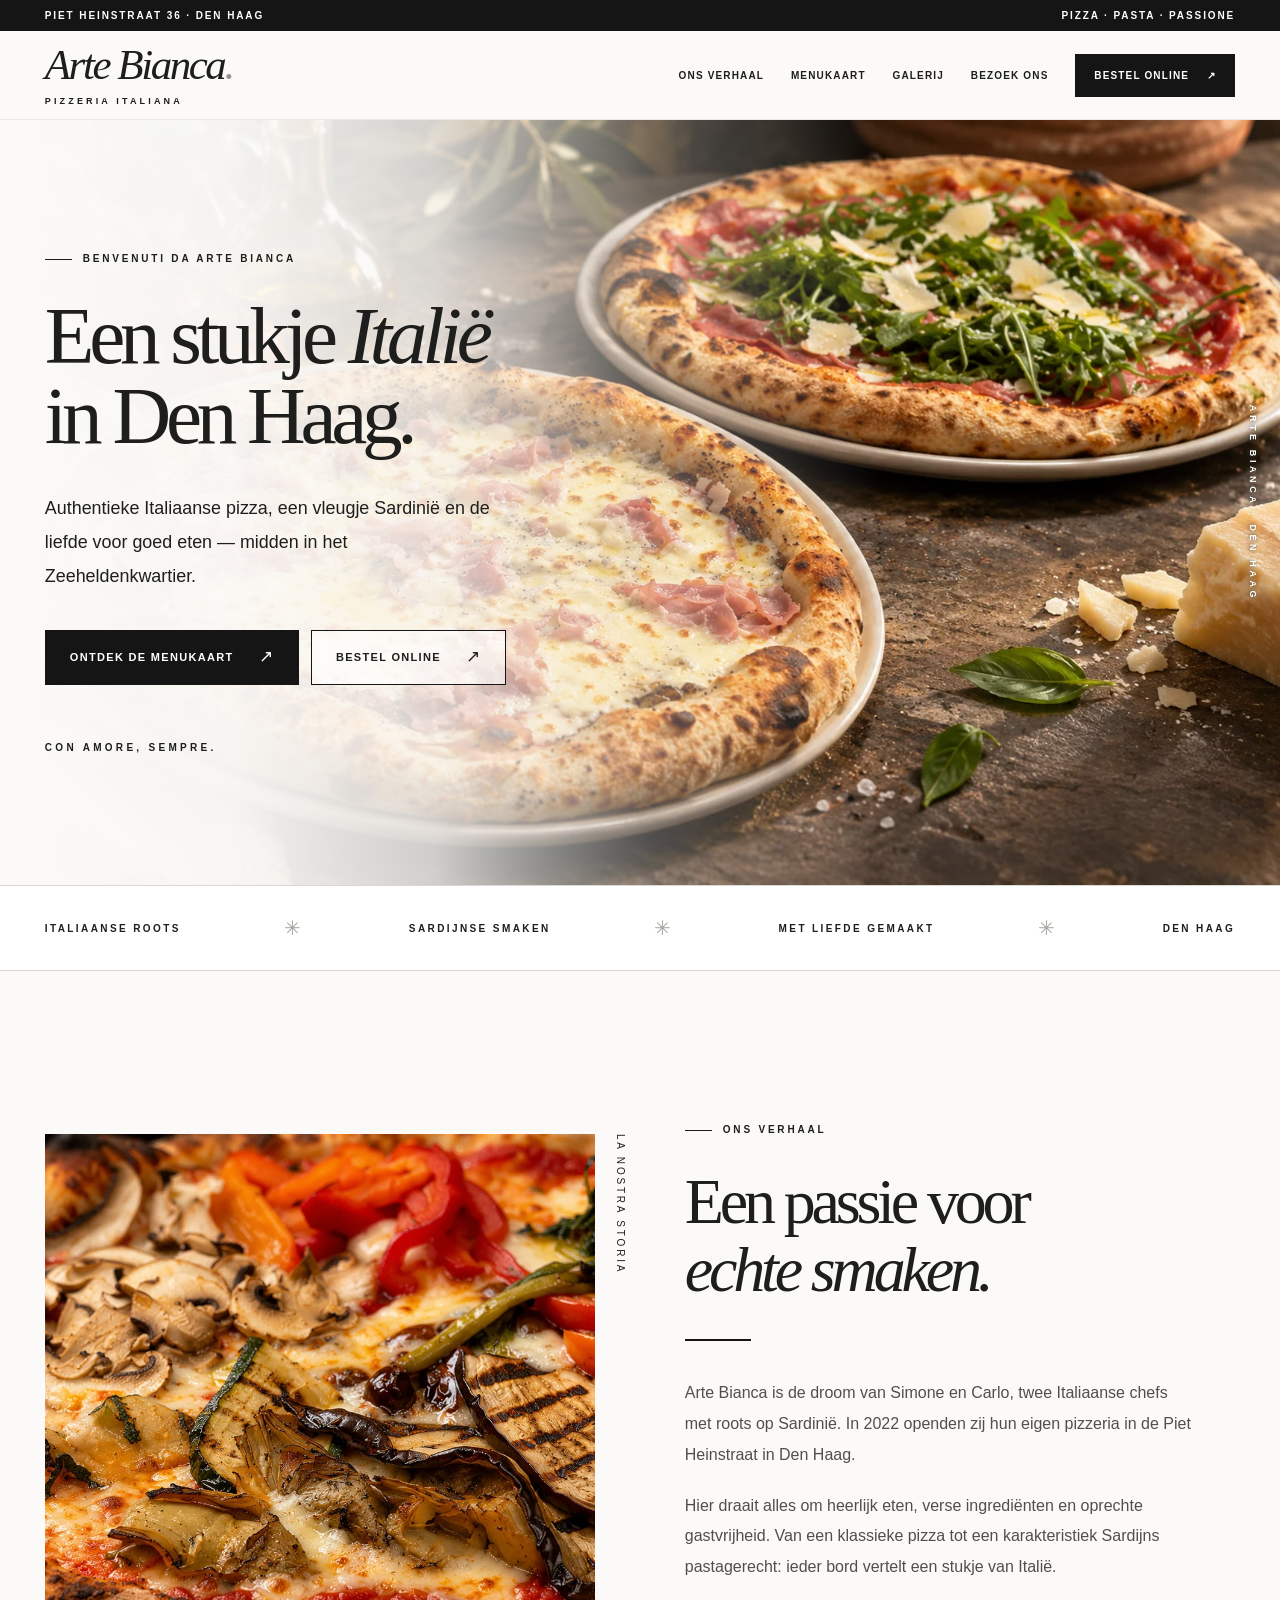
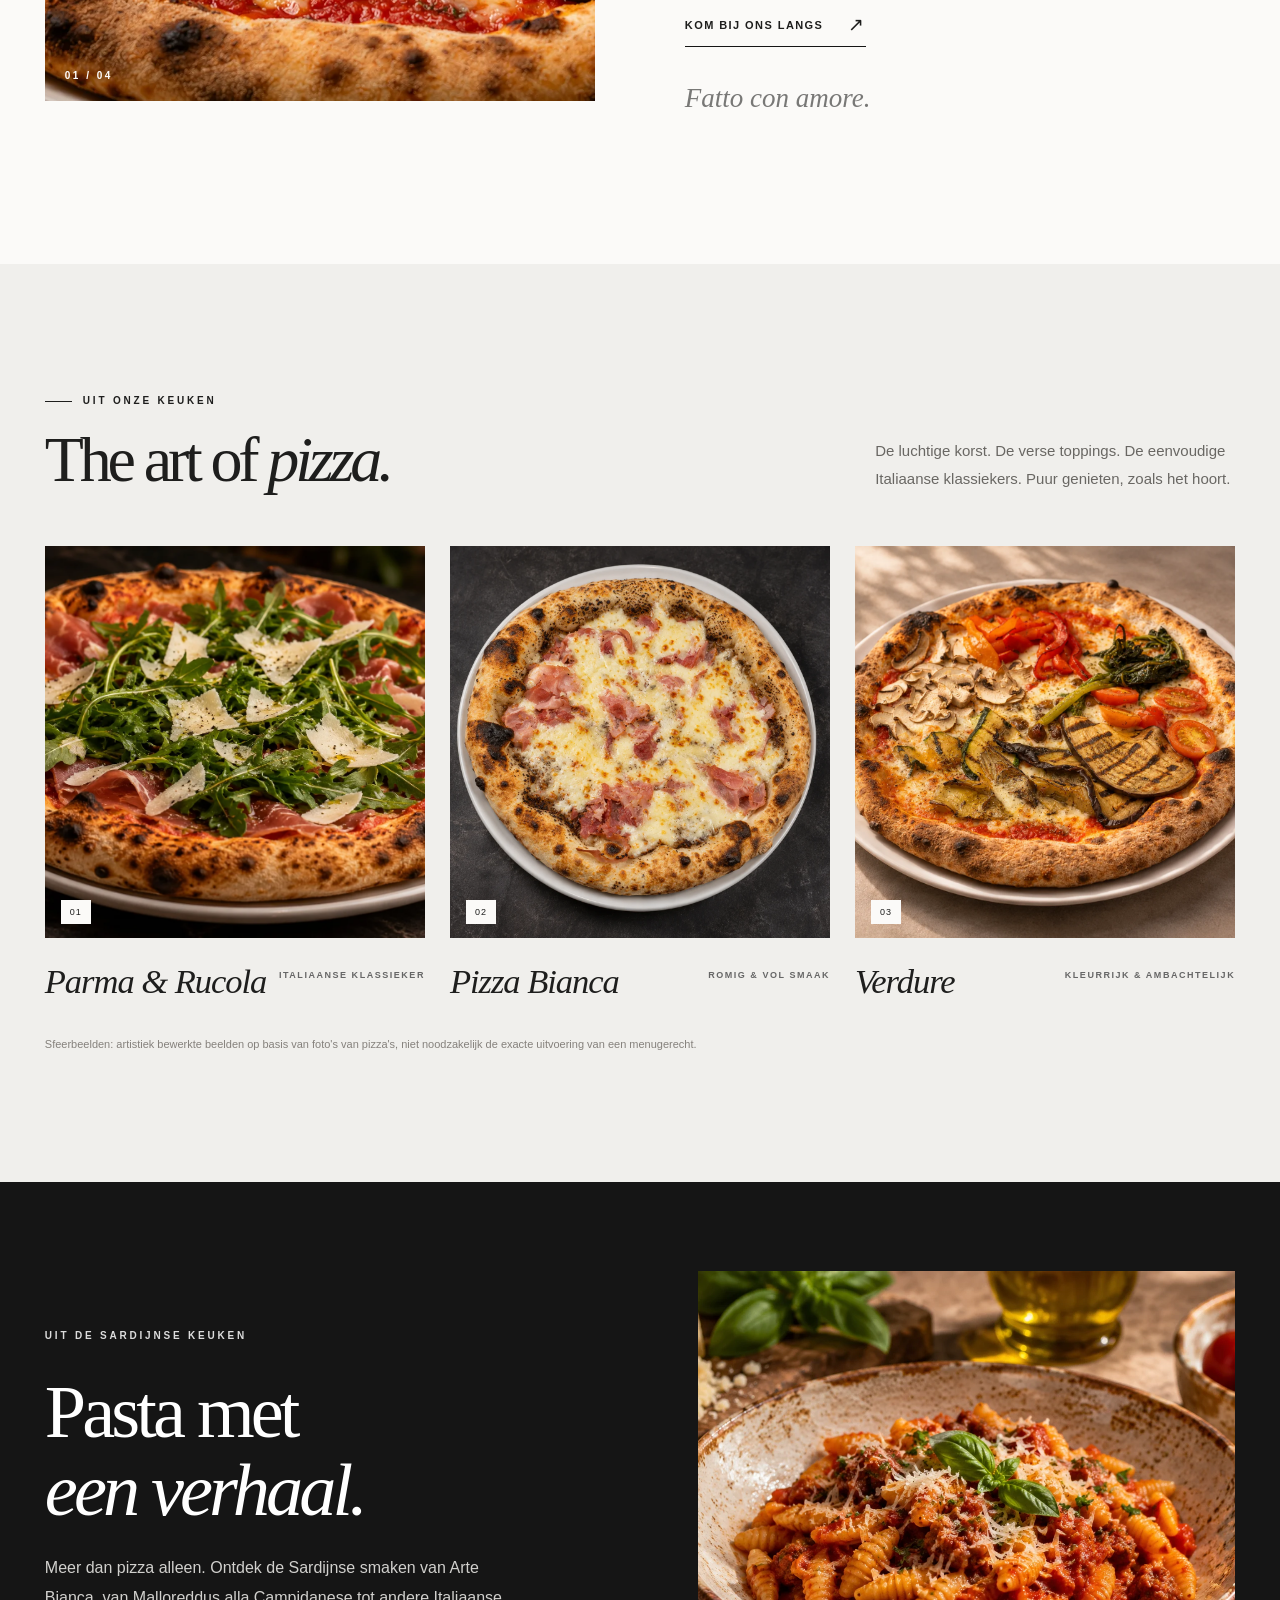
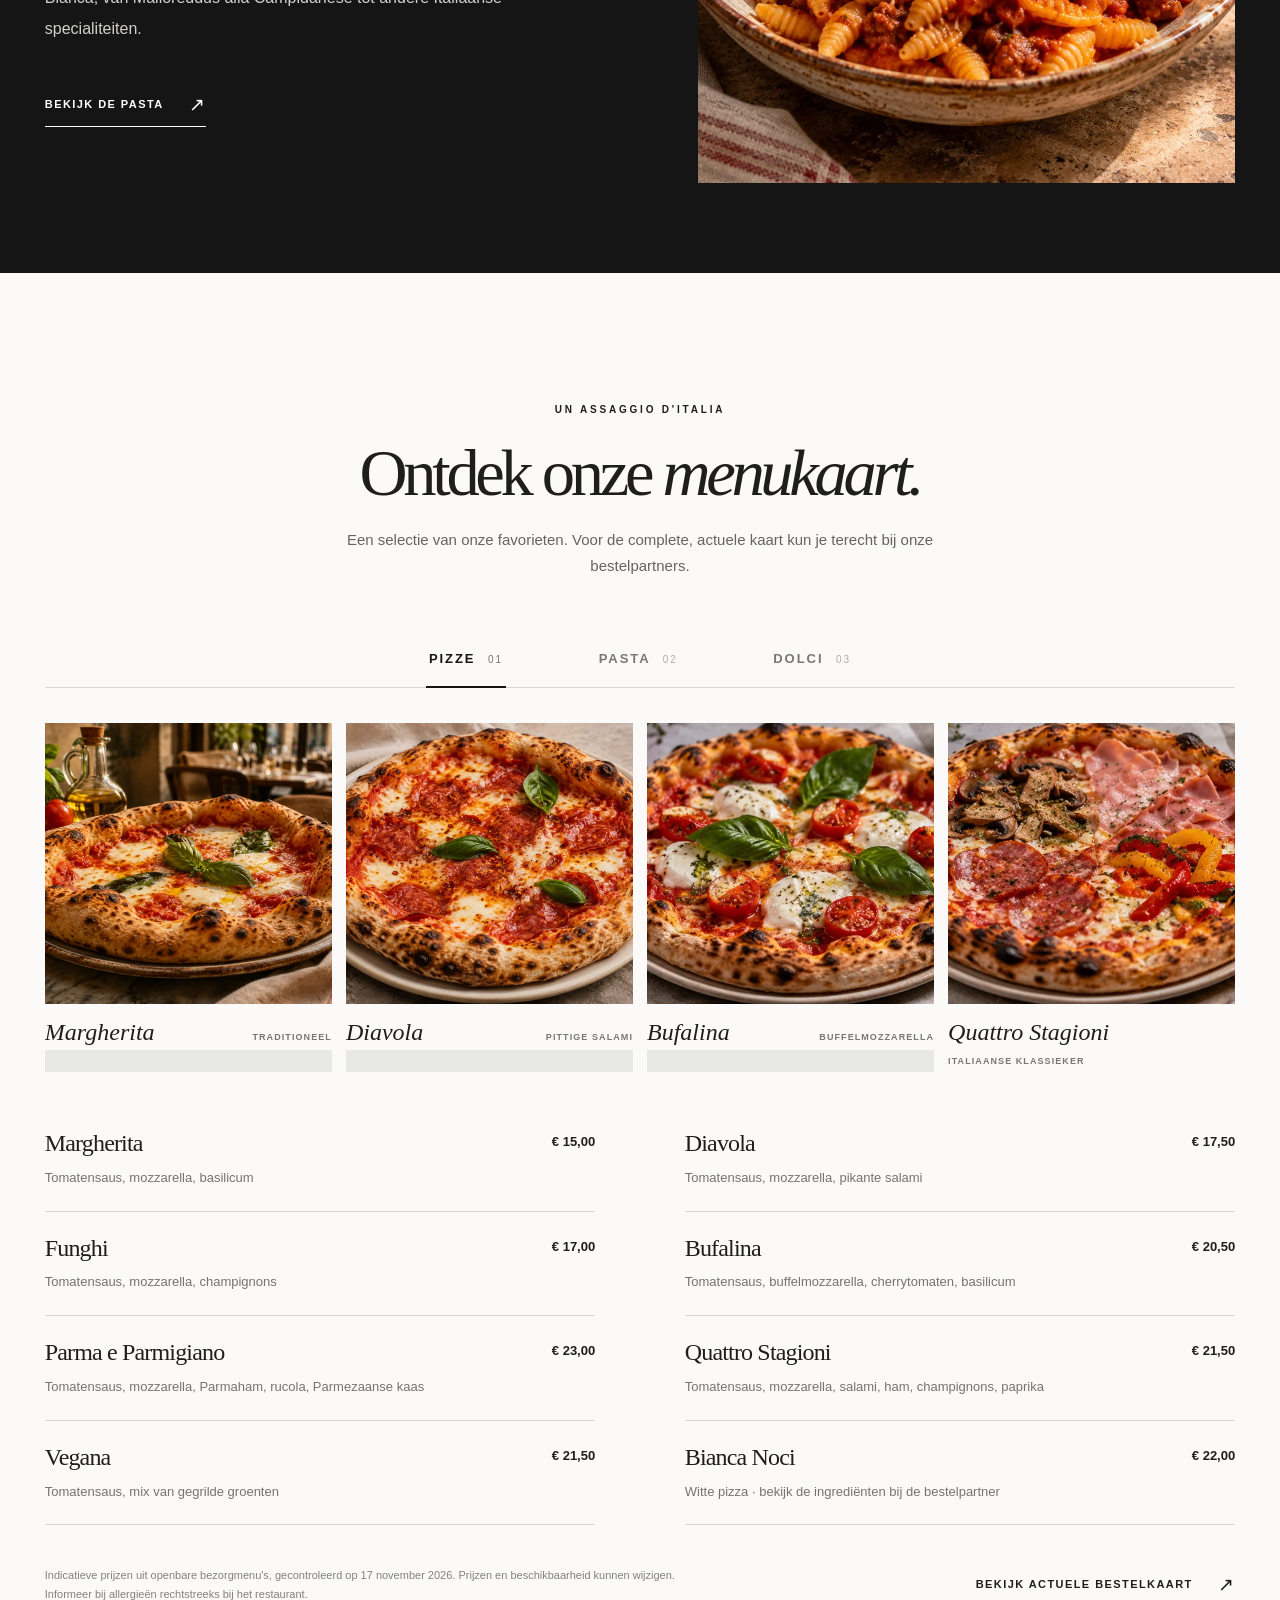
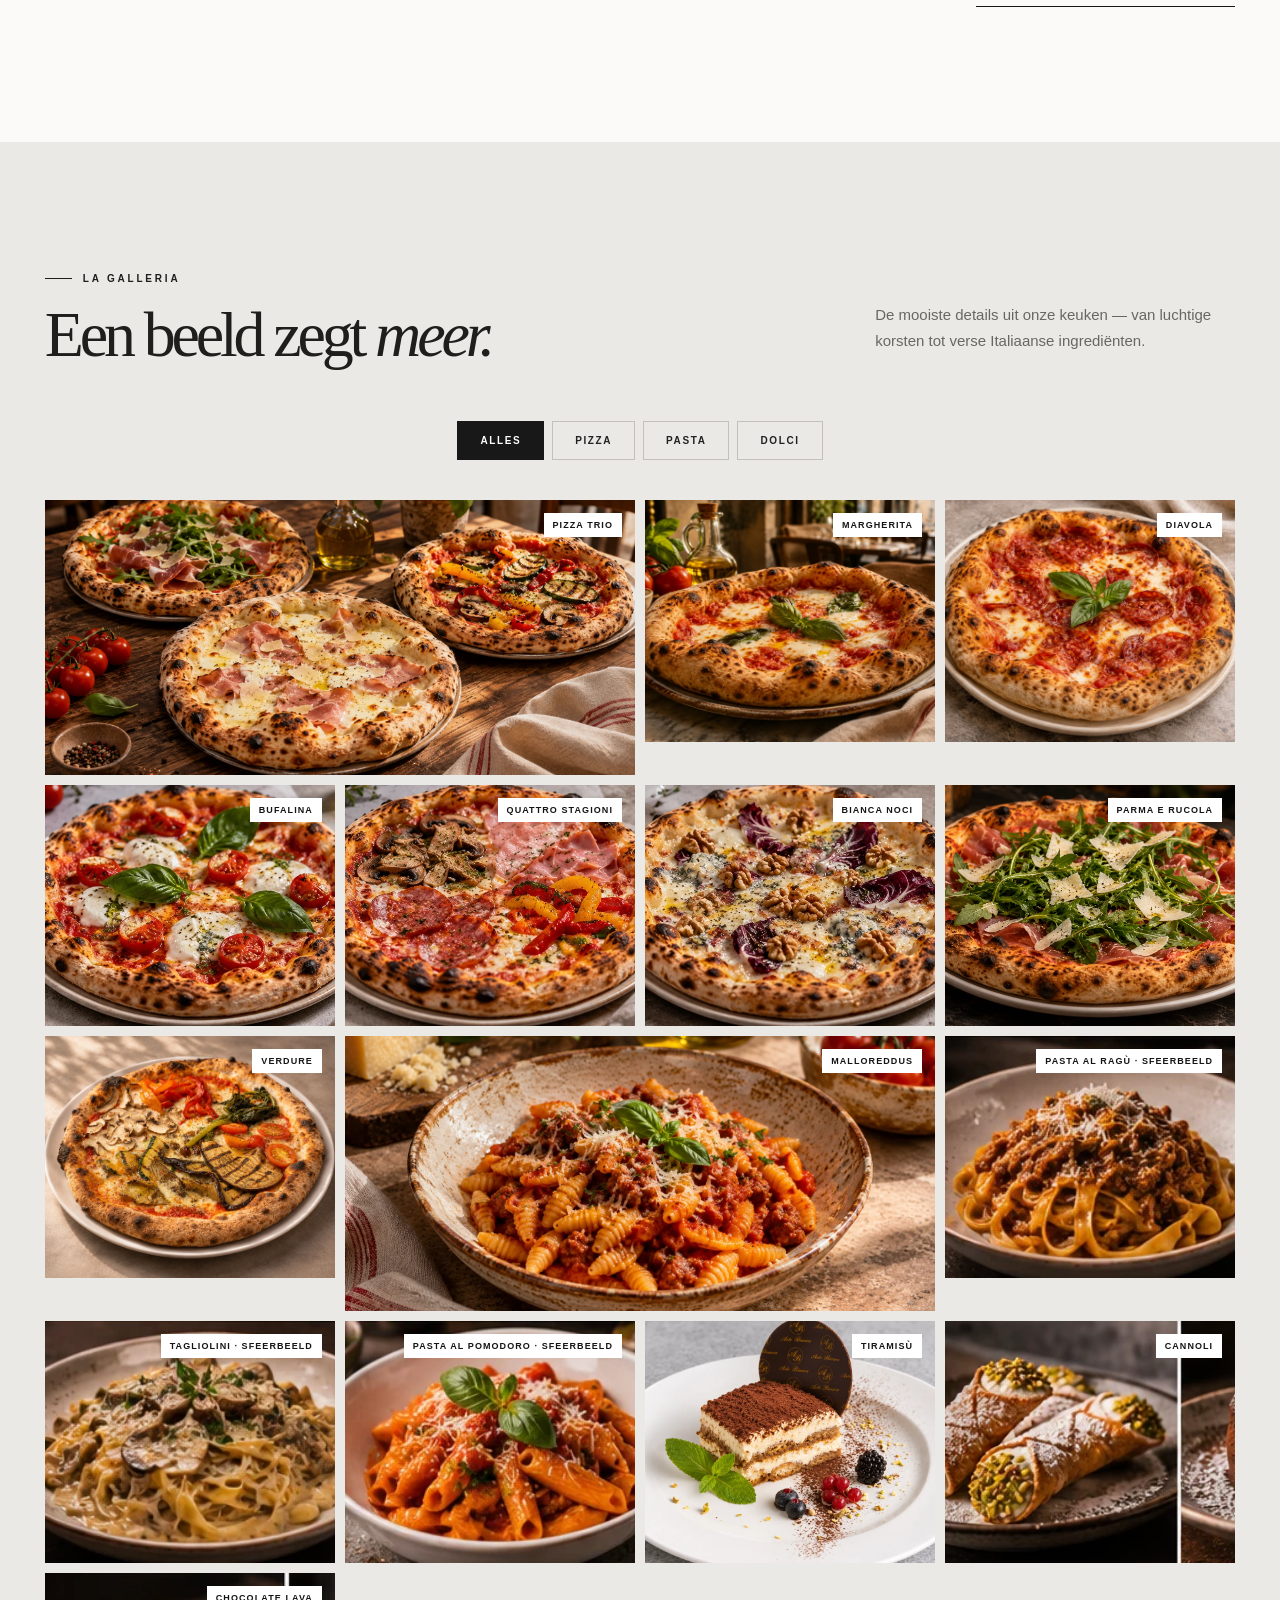
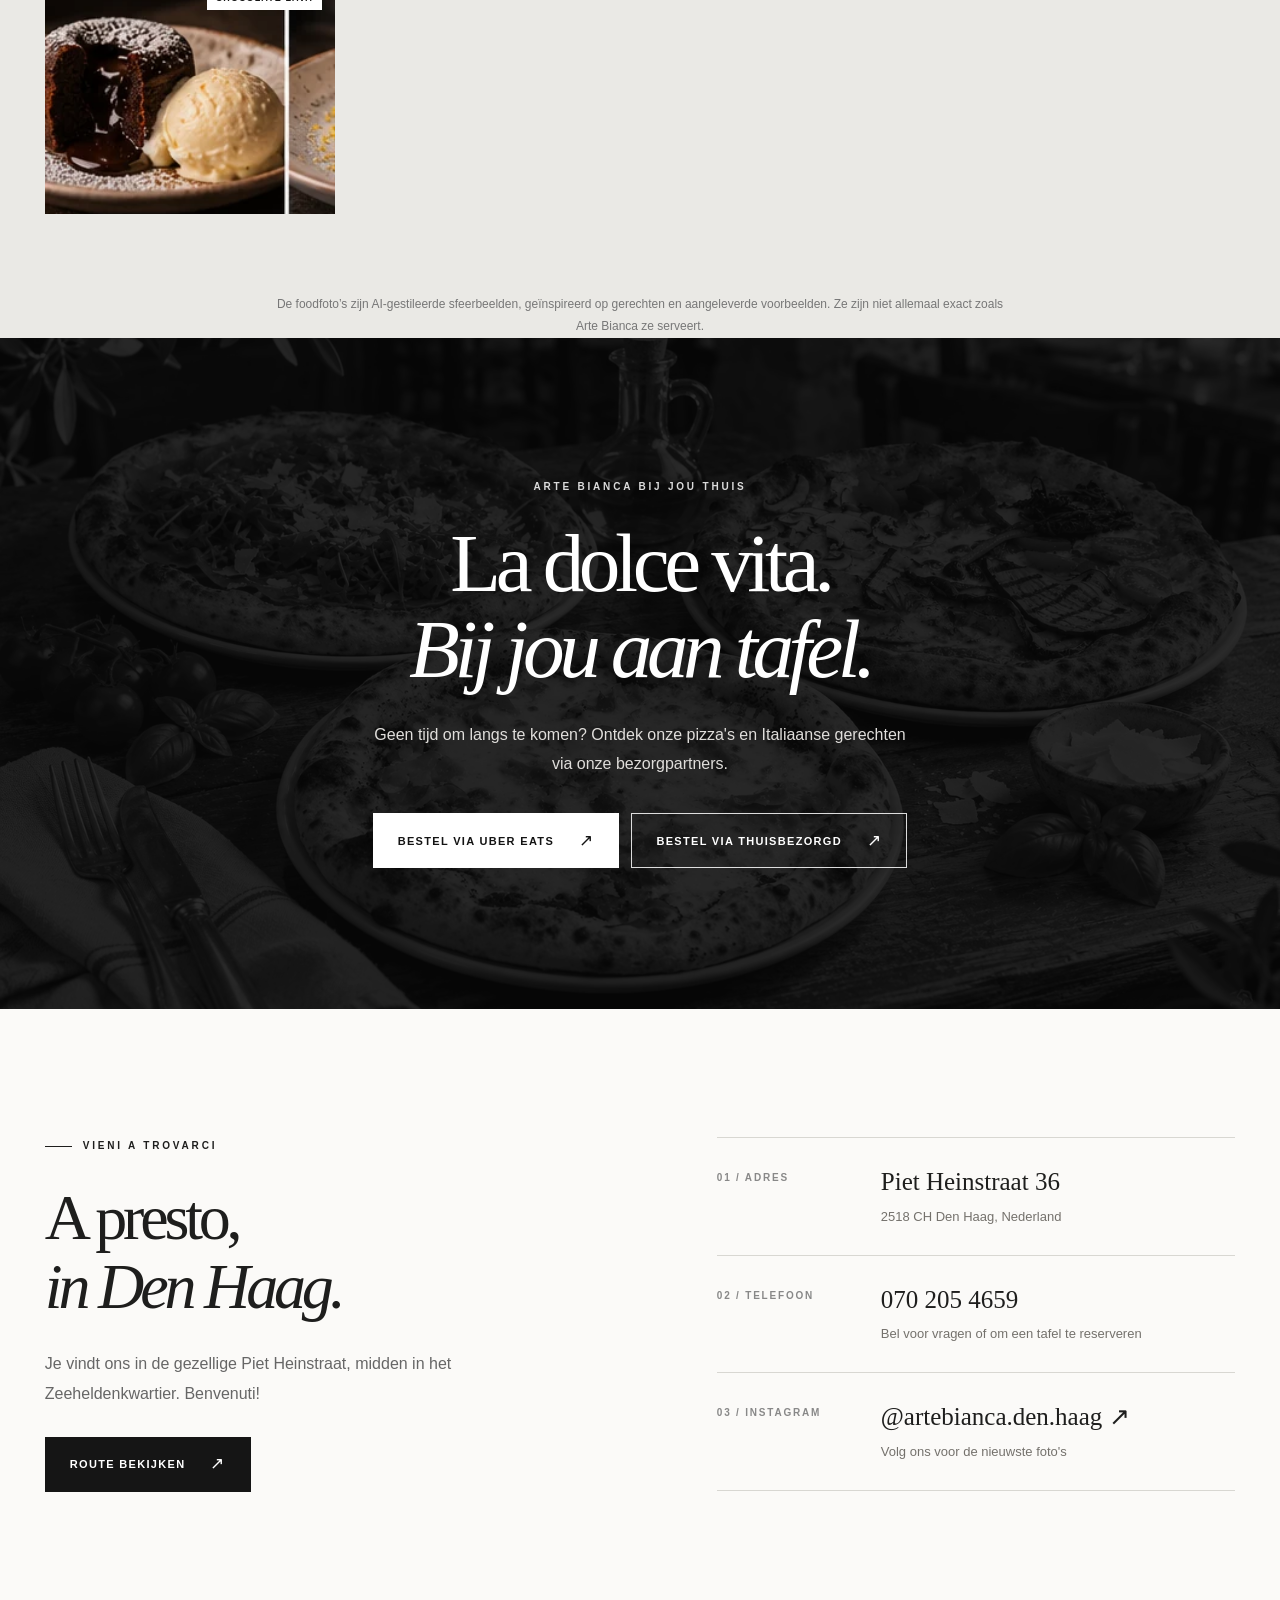
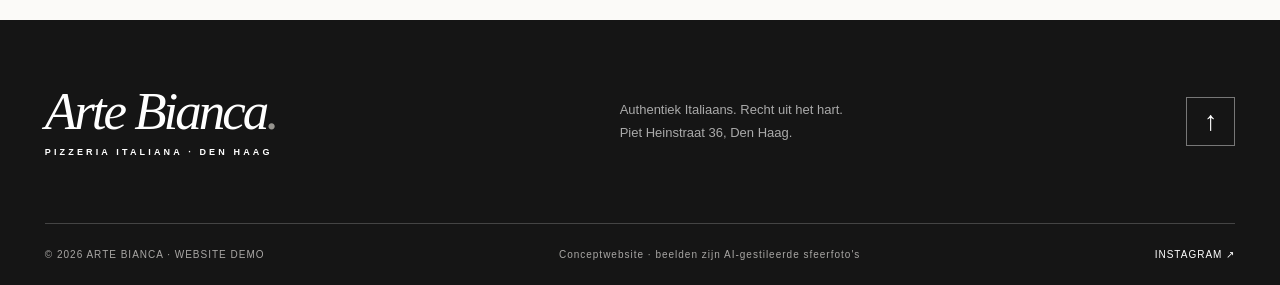
==== commit 686ec590: "Update index.html" ====
--- a/index.html
+++ b/index.html
@@ -1,223 +1,273 @@
 <!doctype html>
 <html lang="nl">
 <head>
-  <meta charset="utf-8" />
-  <meta name="viewport" content="width=device-width, initial-scale=1" />
-  <meta name="theme-color" content="#fbfaf8" />
-  <meta name="description" content="Ontdek Arte Bianca in het Zeeheldenkwartier, Den Haag: ambachtelijke Italiaanse pizza en authentieke Sardijnse gerechten. Bekijk de menukaart en bestel online." />
-  <meta property="og:type" content="website" />
-  <meta property="og:title" content="Arte Bianca — Pizzeria Italiana in Den Haag" />
-  <meta property="og:description" content="Italiaanse roots. Sardijnse ziel. Pizza met passie in de Piet Heinstraat." />
-  <meta property="og:image" content="hero-two-pizzas.webp" />
-  <link rel="icon" href="favicon.svg" type="image/svg+xml" />
-  <link rel="preload" href="hero-two-pizzas.webp" as="image" />
-  <link rel="stylesheet" href="styles.css" />
-  <!-- Image files are uploaded directly to the repository root. -->
-  <style>
+<meta charset="utf-8"/>
+<meta content="width=device-width, initial-scale=1" name="viewport"/>
+<meta content="#fbfaf8" name="theme-color"/>
+<meta content="Ontdek Arte Bianca in het Zeeheldenkwartier, Den Haag: ambachtelijke Italiaanse pizza en authentieke Sardijnse gerechten. Bekijk de menukaart en bestel online." name="description"/>
+<meta content="website" property="og:type"/>
+<meta content="Arte Bianca — Pizzeria Italiana in Den Haag" property="og:title"/>
+<meta content="Italiaanse roots. Sardijnse ziel. Pizza met passie in de Piet Heinstraat." property="og:description"/>
+<meta content="hero-two-pizzas.webp" property="og:image"/>
+<link href="favicon.svg" rel="icon" type="image/svg+xml"/>
+<link as="image" href="hero-two-pizzas.webp" rel="preload"/>
+<link href="styles.css" rel="stylesheet"/>
+<!-- Image files are uploaded directly to the repository root. -->
+<style>
     .hero__image { background-image: url("hero-two-pizzas.webp") !important; }
     .order__background { background-image: url("three-pizzas.webp") !important; }
   </style>
-  <script defer src="script.js"></script>
-  <title>Arte Bianca — Pizzeria Italiana | Den Haag</title>
-</head>
+<script defer="" src="script.js"></script>
+<title>Arte Bianca — Pizzeria Italiana | Den Haag</title>
+<style>
+/* NOVEMBER 2026 PHOTO COLLECTION — custom design, black and white only. */
+.photo-strip{display:grid;grid-template-columns:repeat(4,minmax(0,1fr));gap:14px;margin:10px 0 35px}
+.photo-strip--two{grid-template-columns:repeat(2,minmax(0,1fr))}
+.photo-strip--three{grid-template-columns:repeat(3,minmax(0,1fr))}
+.photo-pick{min-width:0;display:block;margin:0;background:#e8e8e5;overflow:hidden}
+.photo-pick img{width:100%;height:clamp(165px,22vw,290px);object-fit:cover;display:block;transition:transform .4s ease}
+.photo-pick:hover img{transform:scale(1.045)}
+.photo-pick figcaption{padding:15px 0 4px;display:flex;flex-wrap:wrap;align-items:baseline;justify-content:space-between;gap:9px;background:#fbfaf8}
+.photo-pick strong{font:italic 24px/1.1 'Iowan Old Style',Baskerville,Georgia,serif;font-weight:400}
+.photo-pick span{font:700 9px/1.5 'Helvetica Neue',Arial,sans-serif;letter-spacing:.12em;text-transform:uppercase;color:#777}
+.feature-intro{background:#151515;color:white;padding:clamp(55px,7vw,110px) 0;overflow:hidden}
+.feature-intro__inner{display:grid;grid-template-columns:1.05fr 1fr;align-items:center;gap:clamp(45px,7vw,110px)}
+.feature-intro__inner img{width:100%;height:clamp(320px,40vw,570px);object-fit:cover}
+.feature-intro h2{font:normal clamp(48px,5.8vw,88px)/1.04 'Iowan Old Style',Baskerville,Georgia,serif;letter-spacing:-.052em;margin:12px 0 24px}
+.feature-intro h2 em{font-weight:400}
+.feature-intro p:not(.eyebrow){color:#d1d0cd;font-size:16px;line-height:1.9;max-width:490px}
+.feature-intro .text-link{border-color:#fff;margin-top:23px}
+.photo-filter{display:flex;align-items:center;justify-content:center;flex-wrap:wrap;gap:8px;padding:0 4vw 40px}
+.photo-filter button{cursor:pointer;border:1px solid #c3c0bc;background:transparent;padding:13px 22px;text-transform:uppercase;letter-spacing:.16em;font:700 10px 'Helvetica Neue',Arial,sans-serif;color:#222}
+.photo-filter button.is-active,.photo-filter button:hover{background:#181818;color:#fff;border-color:#181818}
+.gallery__grid{grid-template-columns:repeat(4,minmax(0,1fr));gap:10px;padding:0 clamp(20px,3.5vw,65px) 50px}
+.gallery__tile{height:auto;aspect-ratio:1.2;min-height:0;grid-column:span 1!important;border:0;}
+.gallery__tile--feature{grid-column:span 2!important;aspect-ratio:2.15}
+.gallery__tile[hidden]{display:none!important}
+.gallery__tile img{position:absolute;inset:0;width:100%;height:100%;object-fit:cover}
+.gallery__tile:after{content:attr(data-title);position:absolute;right:13px;top:13px;background:#fff;color:#151515;font-size:9px;font-weight:750;letter-spacing:.12em;text-transform:uppercase;padding:7px 9px;max-width:calc(100% - 26px)}
+.photo-notice{max-width:790px;margin:30px auto 0;padding:0 22px;text-align:center;color:#777;font-size:12px;line-height:1.8}
+.menu-panel[hidden], [hidden]{display:none!important}
+.photo-inline{display:block;width:100%;background:#ddd}
+@media(max-width:850px){.feature-intro__inner{grid-template-columns:1fr}.feature-intro__inner img{height:400px}.photo-strip{grid-template-columns:repeat(2,minmax(0,1fr))}.photo-strip--three{grid-template-columns:repeat(2,minmax(0,1fr))}.gallery__grid{grid-template-columns:repeat(3,minmax(0,1fr))}}
+@media(max-width:540px){.feature-intro__inner img{height:310px}.photo-strip,.photo-strip--two,.photo-strip--three{grid-template-columns:repeat(2,minmax(0,1fr));gap:12px}.photo-pick img{height:155px}.photo-pick strong{font-size:18px}.photo-pick figcaption{display:block}.photo-pick span{display:block;margin-top:5px}.gallery__grid{grid-template-columns:repeat(2,minmax(0,1fr));gap:7px;padding:0 10px 30px}.gallery__tile{aspect-ratio:1;grid-column:span 1!important}.gallery__tile--feature{grid-column:span 2!important;aspect-ratio:1.65}.gallery__tile::after{font-size:8px;top:7px;right:7px;padding:5px}.photo-filter{gap:6px;padding-bottom:25px}.photo-filter button{font-size:9px;padding:11px 13px}.feature-intro h2{font-size:51px}}
+</style></head>
 <body>
-  <a class="skip-link" href="#main">Ga naar inhoud</a>
-  <div class="announcement" aria-label="Restaurantinformatie">
-    <div class="container announcement__inner">
-      <span>PIET HEINSTRAAT 36 · DEN HAAG</span>
-      <span class="announcement__right">PIZZA · PASTA · PASSIONE</span>
-    </div>
-  </div>
-
-  <header class="site-header" id="top">
-    <div class="container site-header__inner">
-      <a class="brand" href="#top" aria-label="Arte Bianca — naar boven">
-        <span class="brand__name">Arte Bianca<span class="brand__dot">.</span></span>
-        <span class="brand__tag">PIZZERIA ITALIANA</span>
-      </a>
-      <button class="menu-toggle" id="menu-toggle" aria-controls="main-nav" aria-expanded="false" aria-label="Open navigatie">
-        <span></span><span></span><span></span>
-      </button>
-      <nav class="nav" id="main-nav" aria-label="Hoofdnavigatie">
-        <a href="#verhaal">Ons verhaal</a>
-        <a href="#menukaart">Menukaart</a>
-        <a href="#galerij">Galerij</a>
-        <a href="#bezoek">Bezoek ons</a>
-        <a class="nav__order" href="#bestellen">Bestel online <span aria-hidden="true">↗</span></a>
-      </nav>
-    </div>
-  </header>
-
-  <main id="main">
-    <section class="hero" aria-labelledby="hero-title">
-      <div class="hero__image" role="img" aria-label="Twee ambachtelijke pizza's met luchtige korst, kaas, rucola en parmaham"></div>
-      <div class="container hero__content">
-        <div class="hero__copy">
-          <p class="eyebrow"><span class="eyebrow__dash"></span> BENVENUTI DA ARTE BIANCA</p>
-          <h1 id="hero-title">Een stukje <em>Italië</em><br />in Den Haag.</h1>
-          <p class="hero__description">Authentieke Italiaanse pizza, een vleugje Sardinië en de liefde voor goed eten — midden in het Zeeheldenkwartier.</p>
-          <div class="button-row">
-            <a class="btn btn--dark" href="#menukaart">Ontdek de menukaart <span aria-hidden="true">↗</span></a>
-            <a class="btn btn--outline" href="#bestellen">Bestel online <span aria-hidden="true">↗</span></a>
-          </div>
-          <p class="hero__footnote">CON AMORE, SEMPRE.</p>
-        </div>
-      </div>
-      <div class="hero__side-note" aria-hidden="true">ARTE BIANCA · DEN HAAG</div>
-    </section>
-
-    <div class="ticker" aria-label="Onze keuken">
-      <div class="container ticker__inner">
-        <span>ITALIAANSE ROOTS</span><span class="ticker__star">✳</span>
-        <span>SARDIJNSE SMAKEN</span><span class="ticker__star">✳</span>
-        <span>MET LIEFDE GEMAAKT</span><span class="ticker__star">✳</span>
-        <span>DEN HAAG</span>
-      </div>
-    </div>
-
-    <section class="section story" id="verhaal" aria-labelledby="story-title">
-      <div class="container story__grid">
-        <div class="story__visual reveal">
-          <img src="verdure-dark.webp" alt="Ambachtelijke pizza met gegrilde groenten op een donker tafelblad" loading="lazy" width="1672" height="941" />
-          <span class="story__vertical">LA NOSTRA STORIA</span>
-          <span class="story__number">01 / 04</span>
-        </div>
-        <div class="story__copy reveal">
-          <p class="eyebrow"><span class="eyebrow__dash"></span> ONS VERHAAL</p>
-          <h2 class="section-title" id="story-title">Een passie voor<br /><em>echte smaken.</em></h2>
-          <div class="rule-short"></div>
-          <p>Arte Bianca is de droom van Simone en Carlo, twee Italiaanse chefs met roots op Sardinië. In 2022 openden zij hun eigen pizzeria in de Piet Heinstraat in Den Haag.</p>
-          <p>Hier draait alles om heerlijk eten, verse ingrediënten en oprechte gastvrijheid. Van een klassieke pizza tot een karakteristiek Sardijns pastagerecht: ieder bord vertelt een stukje van Italië.</p>
-          <a class="text-link" href="#bezoek">Kom bij ons langs <span aria-hidden="true">↗</span></a>
-          <span class="story__script" aria-hidden="true">Fatto con amore.</span>
-        </div>
-      </div>
-    </section>
-
-    <section class="section signature" aria-labelledby="signature-title">
-      <div class="container">
-        <div class="section-heading reveal">
-          <div>
-            <p class="eyebrow"><span class="eyebrow__dash"></span> UIT ONZE KEUKEN</p>
-            <h2 class="section-title" id="signature-title">The art of <em>pizza.</em></h2>
-          </div>
-          <p>De luchtige korst. De verse toppings. De eenvoudige Italiaanse klassiekers. Puur genieten, zoals het hoort.</p>
-        </div>
-        <div class="signature__grid">
-          <article class="food-card reveal">
-            <div class="food-card__image"><img src="parma-rucola.webp" loading="lazy" alt="Pizza met Parmaham, rucola en schaafsel Parmezaanse kaas" width="1672" height="941"/><span class="food-card__index">01</span></div>
-            <div class="food-card__body"><h3>Parma & Rucola</h3><span>ITALIAANSE KLASSIEKER</span></div>
-          </article>
-          <article class="food-card reveal">
-            <div class="food-card__image"><img src="bianca-pizza.webp" loading="lazy" alt="Witte pizza met romige kaas en roze ham" width="1254" height="1254"/><span class="food-card__index">02</span></div>
-            <div class="food-card__body"><h3>Pizza Bianca</h3><span>ROMIG & VOL SMAAK</span></div>
-          </article>
-          <article class="food-card reveal">
-            <div class="food-card__image"><img src="verdure-light.webp" loading="lazy" alt="Pizza met gegrilde aubergine, champignons, paprika en tomaat" width="1448" height="1086"/><span class="food-card__index">03</span></div>
-            <div class="food-card__body"><h3>Verdure</h3><span>KLEURRIJK & AMBACHTELIJK</span></div>
-          </article>
-        </div>
-        <p class="image-disclaimer">Sfeerbeelden: artistiek bewerkte beelden op basis van foto's van pizza's, niet noodzakelijk de exacte uitvoering van een menugerecht.</p>
-      </div>
-    </section>
-
-    <section class="section menu-section" id="menukaart" aria-labelledby="menu-title">
-      <div class="container">
-        <div class="menu-section__heading reveal">
-          <p class="eyebrow eyebrow--center">UN ASSAGGIO D'ITALIA</p>
-          <h2 class="section-title" id="menu-title">Ontdek onze <em>menukaart.</em></h2>
-          <p>Een selectie van onze favorieten. Voor de complete, actuele kaart kun je terecht bij onze bestelpartners.</p>
-        </div>
-        <div class="tabs" role="tablist" aria-label="Menucategorieën">
-          <button class="tab is-active" role="tab" id="tab-pizza" aria-controls="panel-pizza" aria-selected="true" data-tab="pizza">Pizze <span>01</span></button>
-          <button class="tab" role="tab" id="tab-pasta" aria-controls="panel-pasta" aria-selected="false" tabindex="-1" data-tab="pasta">Pasta <span>02</span></button>
-          <button class="tab" role="tab" id="tab-dolci" aria-controls="panel-dolci" aria-selected="false" tabindex="-1" data-tab="dolci">Dolci <span>03</span></button>
-        </div>
-        <div class="menu-panel" role="tabpanel" id="panel-pizza" aria-labelledby="tab-pizza" data-panel="pizza">
-          <div class="menu-list">
-            <div class="menu-item"><div><h3>Margherita</h3><p>Tomatensaus, mozzarella, basilicum</p></div><strong>€ 15,00</strong></div>
-            <div class="menu-item"><div><h3>Diavola</h3><p>Tomatensaus, mozzarella, pikante salami</p></div><strong>€ 17,50</strong></div>
-            <div class="menu-item"><div><h3>Funghi</h3><p>Tomatensaus, mozzarella, champignons</p></div><strong>€ 17,00</strong></div>
-            <div class="menu-item"><div><h3>Bufalina</h3><p>Tomatensaus, buffelmozzarella, cherrytomaten, basilicum</p></div><strong>€ 20,50</strong></div>
-            <div class="menu-item"><div><h3>Parma e Parmigiano</h3><p>Tomatensaus, mozzarella, Parmaham, rucola, Parmezaanse kaas</p></div><strong>€ 23,00</strong></div>
-            <div class="menu-item"><div><h3>Quattro Stagioni</h3><p>Tomatensaus, mozzarella, salami, ham, champignons, paprika</p></div><strong>€ 21,50</strong></div>
-            <div class="menu-item"><div><h3>Vegana</h3><p>Tomatensaus, mix van gegrilde groenten</p></div><strong>€ 21,50</strong></div>
-            <div class="menu-item"><div><h3>Bianca Noci</h3><p>Witte pizza · bekijk de ingrediënten bij de bestelpartner</p></div><strong>€ 22,00</strong></div>
-          </div>
-        </div>
-        <div class="menu-panel" role="tabpanel" id="panel-pasta" aria-labelledby="tab-pasta" data-panel="pasta" hidden>
-          <div class="menu-list">
-            <div class="menu-item"><div><h3>Malloreddus alla Campidanese</h3><p>Verse Sardijnse pasta met Italiaanse saucijs en tomatensaus</p></div><strong>€ 23,50</strong></div>
-            <div class="menu-item"><div><h3>Spaghetti alle Vongole</h3><p>Spaghetti met venusschelpen, knoflook en Italiaanse kruiden</p></div><strong>€ 26,50</strong></div>
-          </div>
-        </div>
-        <div class="menu-panel" role="tabpanel" id="panel-dolci" aria-labelledby="tab-dolci" data-panel="dolci" hidden>
-          <div class="menu-list">
-            <div class="menu-item"><div><h3>Tiramisù</h3><p>Italiaanse dessertklassieker</p></div><strong>€ 10,00</strong></div>
-            <div class="menu-item"><div><h3>Cannolo Siciliano</h3><p>Traditioneel Siciliaans dessert</p></div><strong>€ 10,00</strong></div>
-            <div class="menu-item"><div><h3>Lavacake Pistacchio</h3><p>Warme pistache-lavacake</p></div><strong>€ 10,00</strong></div>
-          </div>
-        </div>
-        <div class="menu-bottom"><p>Indicatieve prijzen uit openbare bezorgmenu's, gecontroleerd op 17 november 2026. Prijzen en beschikbaarheid kunnen wijzigen. Informeer bij allergieën rechtstreeks bij het restaurant.</p><a href="#bestellen" class="text-link">Bekijk actuele bestelkaart <span aria-hidden="true">↗</span></a></div>
-      </div>
-    </section>
-
-    <section class="gallery" id="galerij" aria-labelledby="gallery-title">
-      <div class="container gallery__heading reveal">
-        <div><p class="eyebrow"><span class="eyebrow__dash"></span> LA GALLERIA</p><h2 class="section-title" id="gallery-title">Een beeld zegt <em>meer.</em></h2></div>
-        <p>De mooiste details uit onze keuken — van luchtige korsten tot verse Italiaanse ingrediënten.</p>
-      </div>
-      <div class="gallery__grid">
-        <button class="gallery__tile gallery__tile--wide" type="button" data-lightbox="three-pizzas.webp" data-caption="Drie ambachtelijke pizza's" aria-label="Vergroot foto van drie pizza's"><img src="three-pizzas.webp" loading="lazy" alt="Drie pizza's samen op een rustieke tafel" width="1672" height="941"/><span class="gallery__zoom">BEKIJK FOTO ↗</span></button>
-        <button class="gallery__tile gallery__tile--square" type="button" data-lightbox="parma-light.webp" data-caption="Pizza met Parmaham en rucola" aria-label="Vergroot foto van Parma pizza"><img src="parma-light.webp" loading="lazy" alt="Pizza met Parmaham, rucola en kaas op linnen" width="1254" height="1254"/><span class="gallery__zoom">BEKIJK FOTO ↗</span></button>
-        <button class="gallery__tile gallery__tile--square" type="button" data-lightbox="bianca-pizza.webp" data-caption="Witte pizza met ham" aria-label="Vergroot foto van pizza bianca"><img src="bianca-pizza.webp" loading="lazy" alt="Witte pizza met ham, gefotografeerd van boven" width="1254" height="1254"/><span class="gallery__zoom">BEKIJK FOTO ↗</span></button>
-        <button class="gallery__tile gallery__tile--wide" type="button" data-lightbox="verdure-detail.webp" data-caption="Gegrilde groenten en een luchtige korst" aria-label="Vergroot close-up van groentepizza"><img src="verdure-detail.webp" loading="lazy" alt="Detail van een pizza met gegrilde groenten en charred korst" width="1672" height="941"/><span class="gallery__zoom">BEKIJK FOTO ↗</span></button>
-      </div>
-    </section>
-
-    <section class="order" id="bestellen" aria-labelledby="order-title">
-      <div class="order__background"></div>
-      <div class="container order__inner reveal">
-        <p class="eyebrow eyebrow--light">ARTE BIANCA BIJ JOU THUIS</p>
-        <h2 id="order-title">La dolce vita.<br /><em>Bij jou aan tafel.</em></h2>
-        <p>Geen tijd om langs te komen? Ontdek onze pizza's en Italiaanse gerechten via onze bezorgpartners.</p>
-        <div class="order__buttons">
-          <a class="btn btn--light" href="https://www.ubereats.com/nl/store/arte-bianca/zG4J7jb5Qji3SF6A-7-eRw" target="_blank" rel="noopener noreferrer">Bestel via Uber Eats <span aria-hidden="true">↗</span></a>
-          <a class="btn btn--white-outline" href="https://www.thuisbezorgd.nl/menu/arte-bianca" target="_blank" rel="noopener noreferrer">Bestel via Thuisbezorgd <span aria-hidden="true">↗</span></a>
-        </div>
-      </div>
-    </section>
-
-    <section class="section visit" id="bezoek" aria-labelledby="visit-title">
-      <div class="container visit__grid">
-        <div class="visit__heading reveal">
-          <p class="eyebrow"><span class="eyebrow__dash"></span> VIENI A TROVARCI</p>
-          <h2 class="section-title" id="visit-title">A presto,<br /><em>in Den Haag.</em></h2>
-          <p>Je vindt ons in de gezellige Piet Heinstraat, midden in het Zeeheldenkwartier. Benvenuti!</p>
-          <a class="btn btn--dark" href="https://www.google.com/maps/search/?api=1&query=Piet+Heinstraat+36%2C+2518+CH+Den+Haag" target="_blank" rel="noopener noreferrer">Route bekijken <span aria-hidden="true">↗</span></a>
-        </div>
-        <div class="visit__details reveal">
-          <div class="visit__detail"><span>01 / ADRES</span><div><strong>Piet Heinstraat 36</strong><p>2518 CH Den Haag, Nederland</p></div></div>
-          <div class="visit__detail"><span>02 / TELEFOON</span><div><a href="tel:+31702054659"><strong>070 205 4659</strong></a><p>Bel voor vragen of om een tafel te reserveren</p></div></div>
-          <div class="visit__detail"><span>03 / INSTAGRAM</span><div><a href="https://www.instagram.com/artebianca.den.haag/" target="_blank" rel="noopener noreferrer"><strong>@artebianca.den.haag ↗</strong></a><p>Volg ons voor de nieuwste foto's</p></div></div>
-        </div>
-      </div>
-    </section>
-  </main>
-
-  <footer class="footer">
-    <div class="container footer__top">
-      <a class="brand brand--footer" href="#top" aria-label="Arte Bianca — terug naar boven"><span class="brand__name">Arte Bianca<span class="brand__dot">.</span></span><span class="brand__tag">PIZZERIA ITALIANA · DEN HAAG</span></a>
-      <p>Authentiek Italiaans. Recht uit het hart.<br/>Piet Heinstraat 36, Den Haag.</p>
-      <a class="footer__up" href="#top" aria-label="Terug naar boven">↑</a>
-    </div>
-    <div class="container footer__bottom"><span>© <span id="year">2026</span> ARTE BIANCA · WEBSITE DEMO</span><span>Conceptwebsite · beelden zijn AI-gestileerde sfeerfoto's</span><a href="https://www.instagram.com/artebianca.den.haag/" target="_blank" rel="noopener noreferrer">INSTAGRAM ↗</a></div>
-  </footer>
-
-  <dialog class="lightbox" id="lightbox" aria-label="Fotogalerij">
-    <button class="lightbox__close" id="lightbox-close" aria-label="Sluit foto">×</button>
-    <img id="lightbox-image" alt="" />
-    <p id="lightbox-caption"></p>
-  </dialog>
-</body>
+<a class="skip-link" href="#main">Ga naar inhoud</a>
+<div aria-label="Restaurantinformatie" class="announcement">
+<div class="container announcement__inner">
+<span>PIET HEINSTRAAT 36 · DEN HAAG</span>
+<span class="announcement__right">PIZZA · PASTA · PASSIONE</span>
+</div>
+</div>
+<header class="site-header" id="top">
+<div class="container site-header__inner">
+<a aria-label="Arte Bianca — naar boven" class="brand" href="#top">
+<span class="brand__name">Arte Bianca<span class="brand__dot">.</span></span>
+<span class="brand__tag">PIZZERIA ITALIANA</span>
+</a>
+<button aria-controls="main-nav" aria-expanded="false" aria-label="Open navigatie" class="menu-toggle" id="menu-toggle">
+<span></span><span></span><span></span>
+</button>
+<nav aria-label="Hoofdnavigatie" class="nav" id="main-nav">
+<a href="#verhaal">Ons verhaal</a>
+<a href="#menukaart">Menukaart</a>
+<a href="#galerij">Galerij</a>
+<a href="#bezoek">Bezoek ons</a>
+<a class="nav__order" href="#bestellen">Bestel online <span aria-hidden="true">↗</span></a>
+</nav>
+</div>
+</header>
+<main id="main">
+<section aria-labelledby="hero-title" class="hero">
+<div aria-label="Twee ambachtelijke pizza's met luchtige korst, kaas, rucola en parmaham" class="hero__image" role="img"></div>
+<div class="container hero__content">
+<div class="hero__copy">
+<p class="eyebrow"><span class="eyebrow__dash"></span> BENVENUTI DA ARTE BIANCA</p>
+<h1 id="hero-title">Een stukje <em>Italië</em><br/>in Den Haag.</h1>
+<p class="hero__description">Authentieke Italiaanse pizza, een vleugje Sardinië en de liefde voor goed eten — midden in het Zeeheldenkwartier.</p>
+<div class="button-row">
+<a class="btn btn--dark" href="#menukaart">Ontdek de menukaart <span aria-hidden="true">↗</span></a>
+<a class="btn btn--outline" href="#bestellen">Bestel online <span aria-hidden="true">↗</span></a>
+</div>
+<p class="hero__footnote">CON AMORE, SEMPRE.</p>
+</div>
+</div>
+<div aria-hidden="true" class="hero__side-note">ARTE BIANCA · DEN HAAG</div>
+</section>
+<div aria-label="Onze keuken" class="ticker">
+<div class="container ticker__inner">
+<span>ITALIAANSE ROOTS</span><span class="ticker__star">✳</span>
+<span>SARDIJNSE SMAKEN</span><span class="ticker__star">✳</span>
+<span>MET LIEFDE GEMAAKT</span><span class="ticker__star">✳</span>
+<span>DEN HAAG</span>
+</div>
+</div>
+<section aria-labelledby="story-title" class="section story" id="verhaal">
+<div class="container story__grid">
+<div class="story__visual reveal">
+<img alt="Ambachtelijke pizza met gegrilde groenten op een donker tafelblad" height="941" loading="lazy" src="verdure-dark.webp" width="1672"/>
+<span class="story__vertical">LA NOSTRA STORIA</span>
+<span class="story__number">01 / 04</span>
+</div>
+<div class="story__copy reveal">
+<p class="eyebrow"><span class="eyebrow__dash"></span> ONS VERHAAL</p>
+<h2 class="section-title" id="story-title">Een passie voor<br/><em>echte smaken.</em></h2>
+<div class="rule-short"></div>
+<p>Arte Bianca is de droom van Simone en Carlo, twee Italiaanse chefs met roots op Sardinië. In 2022 openden zij hun eigen pizzeria in de Piet Heinstraat in Den Haag.</p>
+<p>Hier draait alles om heerlijk eten, verse ingrediënten en oprechte gastvrijheid. Van een klassieke pizza tot een karakteristiek Sardijns pastagerecht: ieder bord vertelt een stukje van Italië.</p>
+<a class="text-link" href="#bezoek">Kom bij ons langs <span aria-hidden="true">↗</span></a>
+<span aria-hidden="true" class="story__script">Fatto con amore.</span>
+</div>
+</div>
+</section>
+<section aria-labelledby="signature-title" class="section signature">
+<div class="container">
+<div class="section-heading reveal">
+<div>
+<p class="eyebrow"><span class="eyebrow__dash"></span> UIT ONZE KEUKEN</p>
+<h2 class="section-title" id="signature-title">The art of <em>pizza.</em></h2>
+</div>
+<p>De luchtige korst. De verse toppings. De eenvoudige Italiaanse klassiekers. Puur genieten, zoals het hoort.</p>
+</div>
+<div class="signature__grid">
+<article class="food-card reveal">
+<div class="food-card__image"><img alt="Pizza met Parmaham, rucola en schaafsel Parmezaanse kaas" height="941" loading="lazy" src="parma-rucola.webp" width="1672"/><span class="food-card__index">01</span></div>
+<div class="food-card__body"><h3>Parma &amp; Rucola</h3><span>ITALIAANSE KLASSIEKER</span></div>
+</article>
+<article class="food-card reveal">
+<div class="food-card__image"><img alt="Witte pizza met romige kaas en roze ham" height="1254" loading="lazy" src="bianca-pizza.webp" width="1254"/><span class="food-card__index">02</span></div>
+<div class="food-card__body"><h3>Pizza Bianca</h3><span>ROMIG &amp; VOL SMAAK</span></div>
+</article>
+<article class="food-card reveal">
+<div class="food-card__image"><img alt="Pizza met gegrilde aubergine, champignons, paprika en tomaat" height="1086" loading="lazy" src="verdure-light.webp" width="1448"/><span class="food-card__index">03</span></div>
+<div class="food-card__body"><h3>Verdure</h3><span>KLEURRIJK &amp; AMBACHTELIJK</span></div>
+</article>
+</div>
+<p class="image-disclaimer">Sfeerbeelden: artistiek bewerkte beelden op basis van foto's van pizza's, niet noodzakelijk de exacte uitvoering van een menugerecht.</p>
+</div>
+</section><section aria-labelledby="feature-title" class="feature-intro" id="pasta-special">
+<div class="container feature-intro__inner">
+<div><p class="eyebrow eyebrow--light">UIT DE SARDIJNSE KEUKEN</p><h2 id="feature-title">Pasta met<br/><em>een verhaal.</em></h2><p>Meer dan pizza alleen. Ontdek de Sardijnse smaken van Arte Bianca, van Malloreddus alla Campidanese tot andere Italiaanse specialiteiten.</p><a class="text-link" data-show-pasta="true" href="#menukaart">Bekijk de pasta <span aria-hidden="true">↗</span></a></div>
+<img alt="Sfeerbeeld Malloreddus alla Campidanese, Sardijnse pasta in tomatensaus" height="1024" loading="lazy" src="pasta-malloreddus-campidanese.webp" width="1536"/>
+</div>
+</section>
+<section aria-labelledby="menu-title" class="section menu-section" id="menukaart">
+<div class="container">
+<div class="menu-section__heading reveal">
+<p class="eyebrow eyebrow--center">UN ASSAGGIO D'ITALIA</p>
+<h2 class="section-title" id="menu-title">Ontdek onze <em>menukaart.</em></h2>
+<p>Een selectie van onze favorieten. Voor de complete, actuele kaart kun je terecht bij onze bestelpartners.</p>
+</div>
+<div aria-label="Menucategorieën" class="tabs" role="tablist">
+<button aria-controls="panel-pizza" aria-selected="true" class="tab is-active" data-tab="pizza" id="tab-pizza" role="tab">Pizze <span>01</span></button>
+<button aria-controls="panel-pasta" aria-selected="false" class="tab" data-tab="pasta" id="tab-pasta" role="tab" tabindex="-1">Pasta <span>02</span></button>
+<button aria-controls="panel-dolci" aria-selected="false" class="tab" data-tab="dolci" id="tab-dolci" role="tab" tabindex="-1">Dolci <span>03</span></button>
+</div>
+<div aria-labelledby="tab-pizza" class="menu-panel" data-panel="pizza" id="panel-pizza" role="tabpanel"><div aria-label="Sfeerbeelden pizza" class="photo-strip"><figure class="photo-pick"><img alt="Margherita, gestileerd sfeerbeeld voor de Arte Bianca website" decoding="async" height="650" loading="lazy" src="pizza-margherita-editorial.webp" width="850"/><figcaption><strong>Margherita</strong><span>Traditioneel</span></figcaption></figure><figure class="photo-pick"><img alt="Diavola, gestileerd sfeerbeeld voor de Arte Bianca website" decoding="async" height="650" loading="lazy" src="pizza-diavola-classic.webp" width="850"/><figcaption><strong>Diavola</strong><span>Pittige salami</span></figcaption></figure><figure class="photo-pick"><img alt="Bufalina, gestileerd sfeerbeeld voor de Arte Bianca website" decoding="async" height="650" loading="lazy" src="pizza-bufalina.webp" width="850"/><figcaption><strong>Bufalina</strong><span>Buffelmozzarella</span></figcaption></figure><figure class="photo-pick"><img alt="Quattro Stagioni, gestileerd sfeerbeeld voor de Arte Bianca website" decoding="async" height="650" loading="lazy" src="pizza-quattro-stagioni.webp" width="850"/><figcaption><strong>Quattro Stagioni</strong><span>Italiaanse klassieker</span></figcaption></figure></div>
+<div class="menu-list">
+<div class="menu-item"><div><h3>Margherita</h3><p>Tomatensaus, mozzarella, basilicum</p></div><strong>€ 15,00</strong></div>
+<div class="menu-item"><div><h3>Diavola</h3><p>Tomatensaus, mozzarella, pikante salami</p></div><strong>€ 17,50</strong></div>
+<div class="menu-item"><div><h3>Funghi</h3><p>Tomatensaus, mozzarella, champignons</p></div><strong>€ 17,00</strong></div>
+<div class="menu-item"><div><h3>Bufalina</h3><p>Tomatensaus, buffelmozzarella, cherrytomaten, basilicum</p></div><strong>€ 20,50</strong></div>
+<div class="menu-item"><div><h3>Parma e Parmigiano</h3><p>Tomatensaus, mozzarella, Parmaham, rucola, Parmezaanse kaas</p></div><strong>€ 23,00</strong></div>
+<div class="menu-item"><div><h3>Quattro Stagioni</h3><p>Tomatensaus, mozzarella, salami, ham, champignons, paprika</p></div><strong>€ 21,50</strong></div>
+<div class="menu-item"><div><h3>Vegana</h3><p>Tomatensaus, mix van gegrilde groenten</p></div><strong>€ 21,50</strong></div>
+<div class="menu-item"><div><h3>Bianca Noci</h3><p>Witte pizza · bekijk de ingrediënten bij de bestelpartner</p></div><strong>€ 22,00</strong></div>
+</div>
+</div>
+<div aria-labelledby="tab-pasta" class="menu-panel" data-panel="pasta" hidden="" id="panel-pasta" role="tabpanel"><div aria-label="Sfeerbeelden pasta" class="photo-strip"><figure class="photo-pick"><img alt="Malloreddus, gestileerd sfeerbeeld voor de Arte Bianca website" decoding="async" height="650" loading="lazy" src="pasta-malloreddus-campidanese.webp" width="850"/><figcaption><strong>Malloreddus</strong><span>Sardijnse specialiteit</span></figcaption></figure><figure class="photo-pick"><img alt="Pasta al ragù, gestileerd sfeerbeeld voor de Arte Bianca website" decoding="async" height="650" loading="lazy" src="pasta-tagliatelle-ragu-concept.webp" width="850"/><figcaption><strong>Pasta al ragù</strong><span>Sfeerbeeld</span></figcaption></figure><figure class="photo-pick"><img alt="Tagliolini, gestileerd sfeerbeeld voor de Arte Bianca website" decoding="async" height="650" loading="lazy" src="pasta-tagliolini-truffle.webp" width="850"/><figcaption><strong>Tagliolini</strong><span>Sfeerbeeld</span></figcaption></figure><figure class="photo-pick"><img alt="Pasta al pomodoro, gestileerd sfeerbeeld voor de Arte Bianca website" decoding="async" height="650" loading="lazy" src="pasta-tomato-concept.webp" width="850"/><figcaption><strong>Pasta al pomodoro</strong><span>Sfeerbeeld</span></figcaption></figure></div>
+<div class="menu-list">
+<div class="menu-item"><div><h3>Malloreddus alla Campidanese</h3><p>Verse Sardijnse pasta met Italiaanse saucijs en tomatensaus</p></div><strong>€ 23,50</strong></div>
+<div class="menu-item"><div><h3>Spaghetti alle Vongole</h3><p>Spaghetti met venusschelpen, knoflook en Italiaanse kruiden</p></div><strong>€ 26,50</strong></div>
+</div>
+</div>
+<div aria-labelledby="tab-dolci" class="menu-panel" data-panel="dolci" hidden="" id="panel-dolci" role="tabpanel"><div aria-label="Sfeerbeelden dolci" class="photo-strip photo-strip--three"><figure class="photo-pick"><img alt="Tiramisù, gestileerd sfeerbeeld voor de Arte Bianca website" decoding="async" height="650" loading="lazy" src="[data-uri]" width="850"/><figcaption><strong>Tiramisù</strong><span>Naar voorbeeld van Arte Bianca</span></figcaption></figure><figure class="photo-pick"><img alt="Cannoli Siciliani, gestileerd sfeerbeeld voor de Arte Bianca website" decoding="async" height="650" loading="lazy" src="dessert-cannoli-siciliani.webp" width="850"/><figcaption><strong>Cannoli Siciliani</strong><span>Siciliaanse klassieker</span></figcaption></figure><figure class="photo-pick"><img alt="Chocolate lava, gestileerd sfeerbeeld voor de Arte Bianca website" decoding="async" height="650" loading="lazy" src="dessert-chocolate-lava.webp" width="850"/><figcaption><strong>Chocolate lava</strong><span>Sfeerbeeld</span></figcaption></figure></div>
+<div class="menu-list">
+<div class="menu-item"><div><h3>Tiramisù</h3><p>Italiaanse dessertklassieker</p></div><strong>€ 10,00</strong></div>
+<div class="menu-item"><div><h3>Cannolo Siciliano</h3><p>Traditioneel Siciliaans dessert</p></div><strong>€ 10,00</strong></div>
+<div class="menu-item"><div><h3>Lavacake Pistacchio</h3><p>Warme pistache-lavacake</p></div><strong>€ 10,00</strong></div>
+</div>
+</div>
+<div class="menu-bottom"><p>Indicatieve prijzen uit openbare bezorgmenu's, gecontroleerd op 17 november 2026. Prijzen en beschikbaarheid kunnen wijzigen. Informeer bij allergieën rechtstreeks bij het restaurant.</p><a class="text-link" href="#bestellen">Bekijk actuele bestelkaart <span aria-hidden="true">↗</span></a></div>
+</div>
+</section>
+<section aria-labelledby="gallery-title" class="gallery" id="galerij">
+<div class="container gallery__heading reveal">
+<div><p class="eyebrow"><span class="eyebrow__dash"></span> LA GALLERIA</p><h2 class="section-title" id="gallery-title">Een beeld zegt <em>meer.</em></h2></div>
+<p>De mooiste details uit onze keuken — van luchtige korsten tot verse Italiaanse ingrediënten.</p>
+</div>
+<div aria-label="Filter de fotogalerij" class="photo-filter" role="group">
+<button aria-pressed="true" class="is-active" data-photo-filter="all" type="button">Alles</button>
+<button aria-pressed="false" data-photo-filter="pizza" type="button">Pizza</button>
+<button aria-pressed="false" data-photo-filter="pasta" type="button">Pasta</button>
+<button aria-pressed="false" data-photo-filter="dolci" type="button">Dolci</button>
+</div><div class="gallery__grid"><button aria-label="Bekijk Pizza trio" class="gallery__tile gallery__tile--feature" data-caption="Pizza trio" data-lightbox="pizza-trio-table.webp" data-photo-category="pizza" data-title="Pizza trio" type="button"><img alt="Illustratief sfeerbeeld: Pizza trio" decoding="async" height="650" loading="lazy" src="pizza-trio-table.webp" width="930"/><span class="gallery__zoom">BEKIJK FOTO ↗</span></button><button aria-label="Bekijk Margherita" class="gallery__tile" data-caption="Margherita" data-lightbox="pizza-margherita-editorial.webp" data-photo-category="pizza" data-title="Margherita" type="button"><img alt="Illustratief sfeerbeeld: Margherita" decoding="async" height="650" loading="lazy" src="pizza-margherita-editorial.webp" width="930"/><span class="gallery__zoom">BEKIJK FOTO ↗</span></button><button aria-label="Bekijk Diavola" class="gallery__tile" data-caption="Diavola" data-lightbox="pizza-diavola-basil.webp" data-photo-category="pizza" data-title="Diavola" type="button"><img alt="Illustratief sfeerbeeld: Diavola" decoding="async" height="650" loading="lazy" src="pizza-diavola-basil.webp" width="930"/><span class="gallery__zoom">BEKIJK FOTO ↗</span></button><button aria-label="Bekijk Bufalina" class="gallery__tile" data-caption="Bufalina" data-lightbox="pizza-bufalina.webp" data-photo-category="pizza" data-title="Bufalina" type="button"><img alt="Illustratief sfeerbeeld: Bufalina" decoding="async" height="650" loading="lazy" src="pizza-bufalina.webp" width="930"/><span class="gallery__zoom">BEKIJK FOTO ↗</span></button><button aria-label="Bekijk Quattro Stagioni" class="gallery__tile" data-caption="Quattro Stagioni" data-lightbox="pizza-quattro-stagioni.webp" data-photo-category="pizza" data-title="Quattro Stagioni" type="button"><img alt="Illustratief sfeerbeeld: Quattro Stagioni" decoding="async" height="650" loading="lazy" src="pizza-quattro-stagioni.webp" width="930"/><span class="gallery__zoom">BEKIJK FOTO ↗</span></button><button aria-label="Bekijk Bianca Noci" class="gallery__tile" data-caption="Bianca Noci" data-lightbox="pizza-bianca-noci.webp" data-photo-category="pizza" data-title="Bianca Noci" type="button"><img alt="Illustratief sfeerbeeld: Bianca Noci" decoding="async" height="650" loading="lazy" src="pizza-bianca-noci.webp" width="930"/><span class="gallery__zoom">BEKIJK FOTO ↗</span></button><button aria-label="Bekijk Parma e rucola" class="gallery__tile" data-caption="Parma e rucola" data-lightbox="parma-rucola.webp" data-photo-category="pizza" data-title="Parma e rucola" type="button"><img alt="Illustratief sfeerbeeld: Parma e rucola" decoding="async" height="650" loading="lazy" src="parma-rucola.webp" width="930"/><span class="gallery__zoom">BEKIJK FOTO ↗</span></button><button aria-label="Bekijk Verdure" class="gallery__tile" data-caption="Verdure" data-lightbox="verdure-light.webp" data-photo-category="pizza" data-title="Verdure" type="button"><img alt="Illustratief sfeerbeeld: Verdure" decoding="async" height="650" loading="lazy" src="verdure-light.webp" width="930"/><span class="gallery__zoom">BEKIJK FOTO ↗</span></button><button aria-label="Bekijk Malloreddus" class="gallery__tile gallery__tile--feature" data-caption="Malloreddus" data-lightbox="pasta-malloreddus-campidanese.webp" data-photo-category="pasta" data-title="Malloreddus" type="button"><img alt="Illustratief sfeerbeeld: Malloreddus" decoding="async" height="650" loading="lazy" src="pasta-malloreddus-campidanese.webp" width="930"/><span class="gallery__zoom">BEKIJK FOTO ↗</span></button><button aria-label="Bekijk Pasta al ragù · sfeerbeeld" class="gallery__tile" data-caption="Pasta al ragù · sfeerbeeld" data-lightbox="pasta-tagliatelle-ragu-concept.webp" data-photo-category="pasta" data-title="Pasta al ragù · sfeerbeeld" type="button"><img alt="Illustratief sfeerbeeld: Pasta al ragù · sfeerbeeld" decoding="async" height="650" loading="lazy" src="pasta-tagliatelle-ragu-concept.webp" width="930"/><span class="gallery__zoom">BEKIJK FOTO ↗</span></button><button aria-label="Bekijk Tagliolini · sfeerbeeld" class="gallery__tile" data-caption="Tagliolini · sfeerbeeld" data-lightbox="pasta-tagliolini-truffle.webp" data-photo-category="pasta" data-title="Tagliolini · sfeerbeeld" type="button"><img alt="Illustratief sfeerbeeld: Tagliolini · sfeerbeeld" decoding="async" height="650" loading="lazy" src="pasta-tagliolini-truffle.webp" width="930"/><span class="gallery__zoom">BEKIJK FOTO ↗</span></button><button aria-label="Bekijk Pasta al pomodoro · sfeerbeeld" class="gallery__tile" data-caption="Pasta al pomodoro · sfeerbeeld" data-lightbox="pasta-tomato-concept.webp" data-photo-category="pasta" data-title="Pasta al pomodoro · sfeerbeeld" type="button"><img alt="Illustratief sfeerbeeld: Pasta al pomodoro · sfeerbeeld" decoding="async" height="650" loading="lazy" src="pasta-tomato-concept.webp" width="930"/><span class="gallery__zoom">BEKIJK FOTO ↗</span></button><button aria-label="Bekijk Tiramisù" class="gallery__tile" data-caption="Tiramisù" data-inline-lightbox="true" data-lightbox="dessert-tiramisu.webp" data-photo-category="dolci" data-title="Tiramisù" type="button"><img alt="Illustratief sfeerbeeld: Tiramisù" decoding="async" height="650" loading="lazy" src="[data-uri]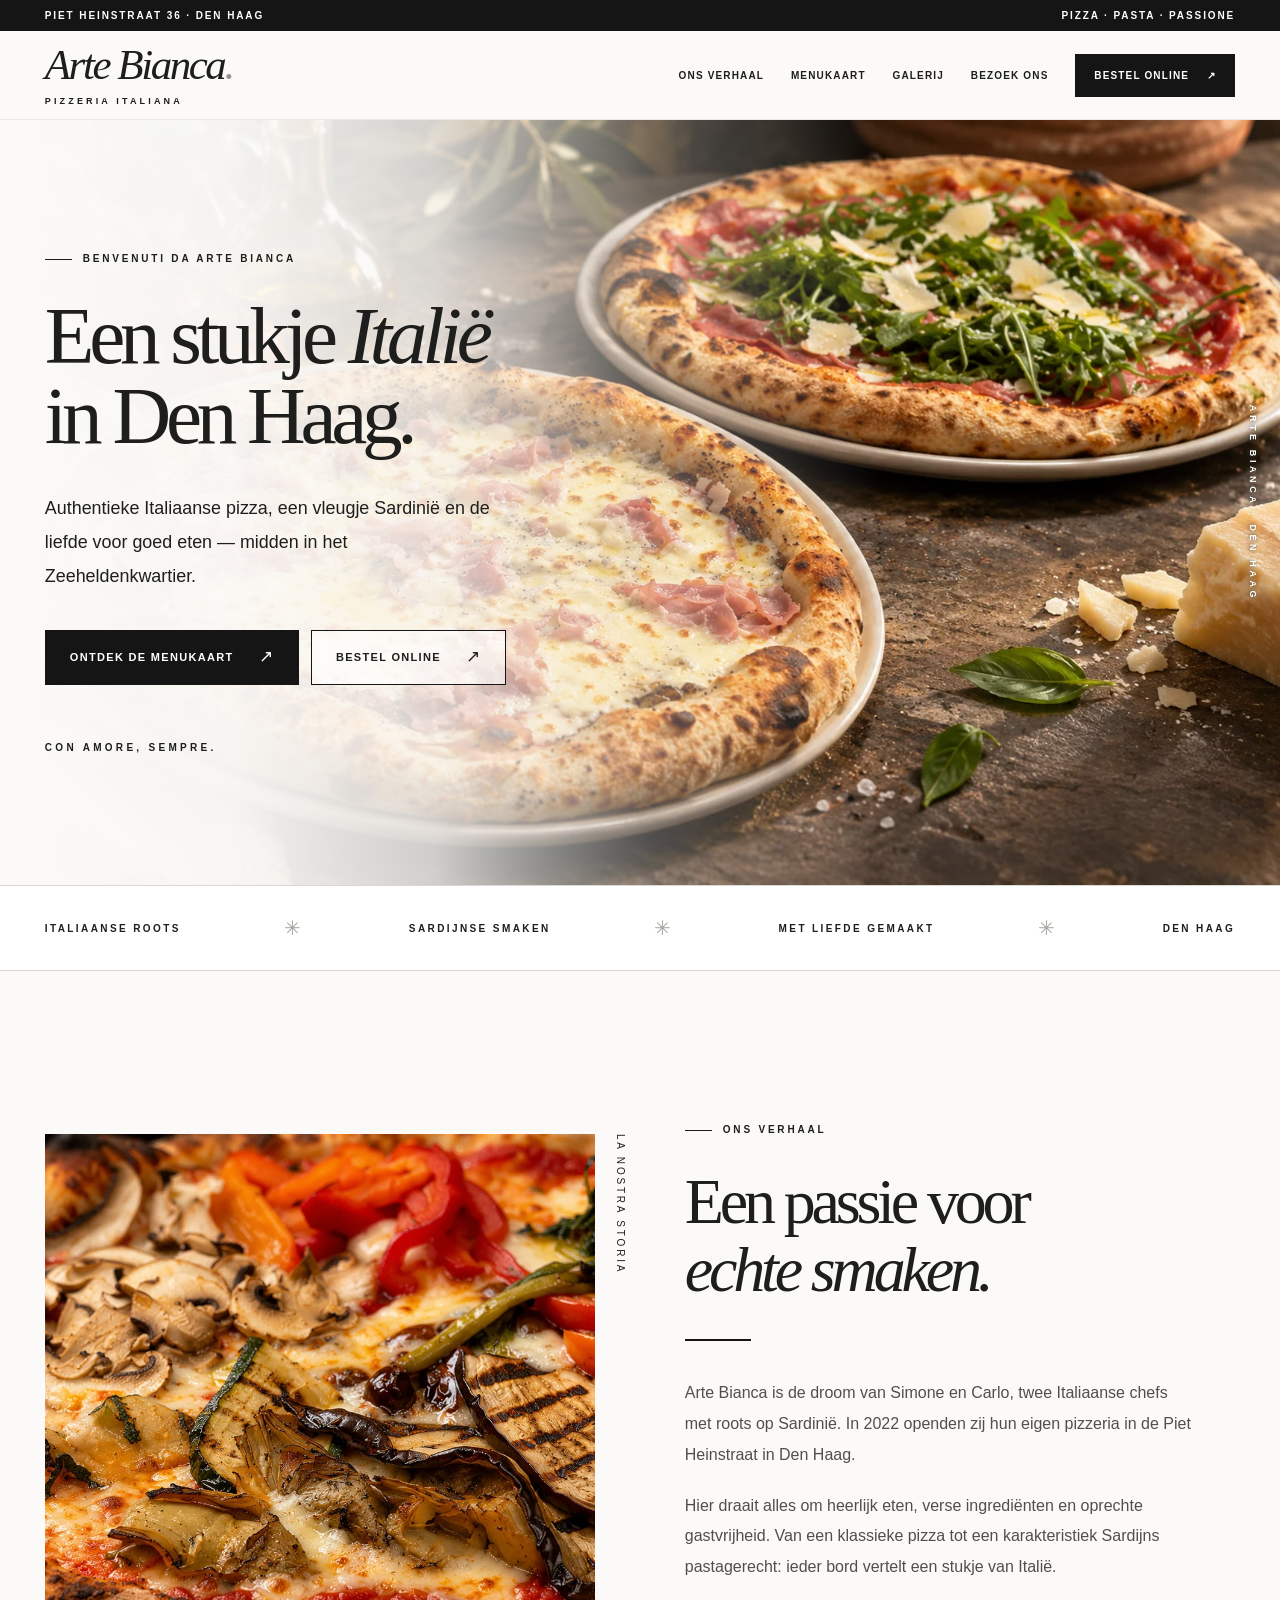
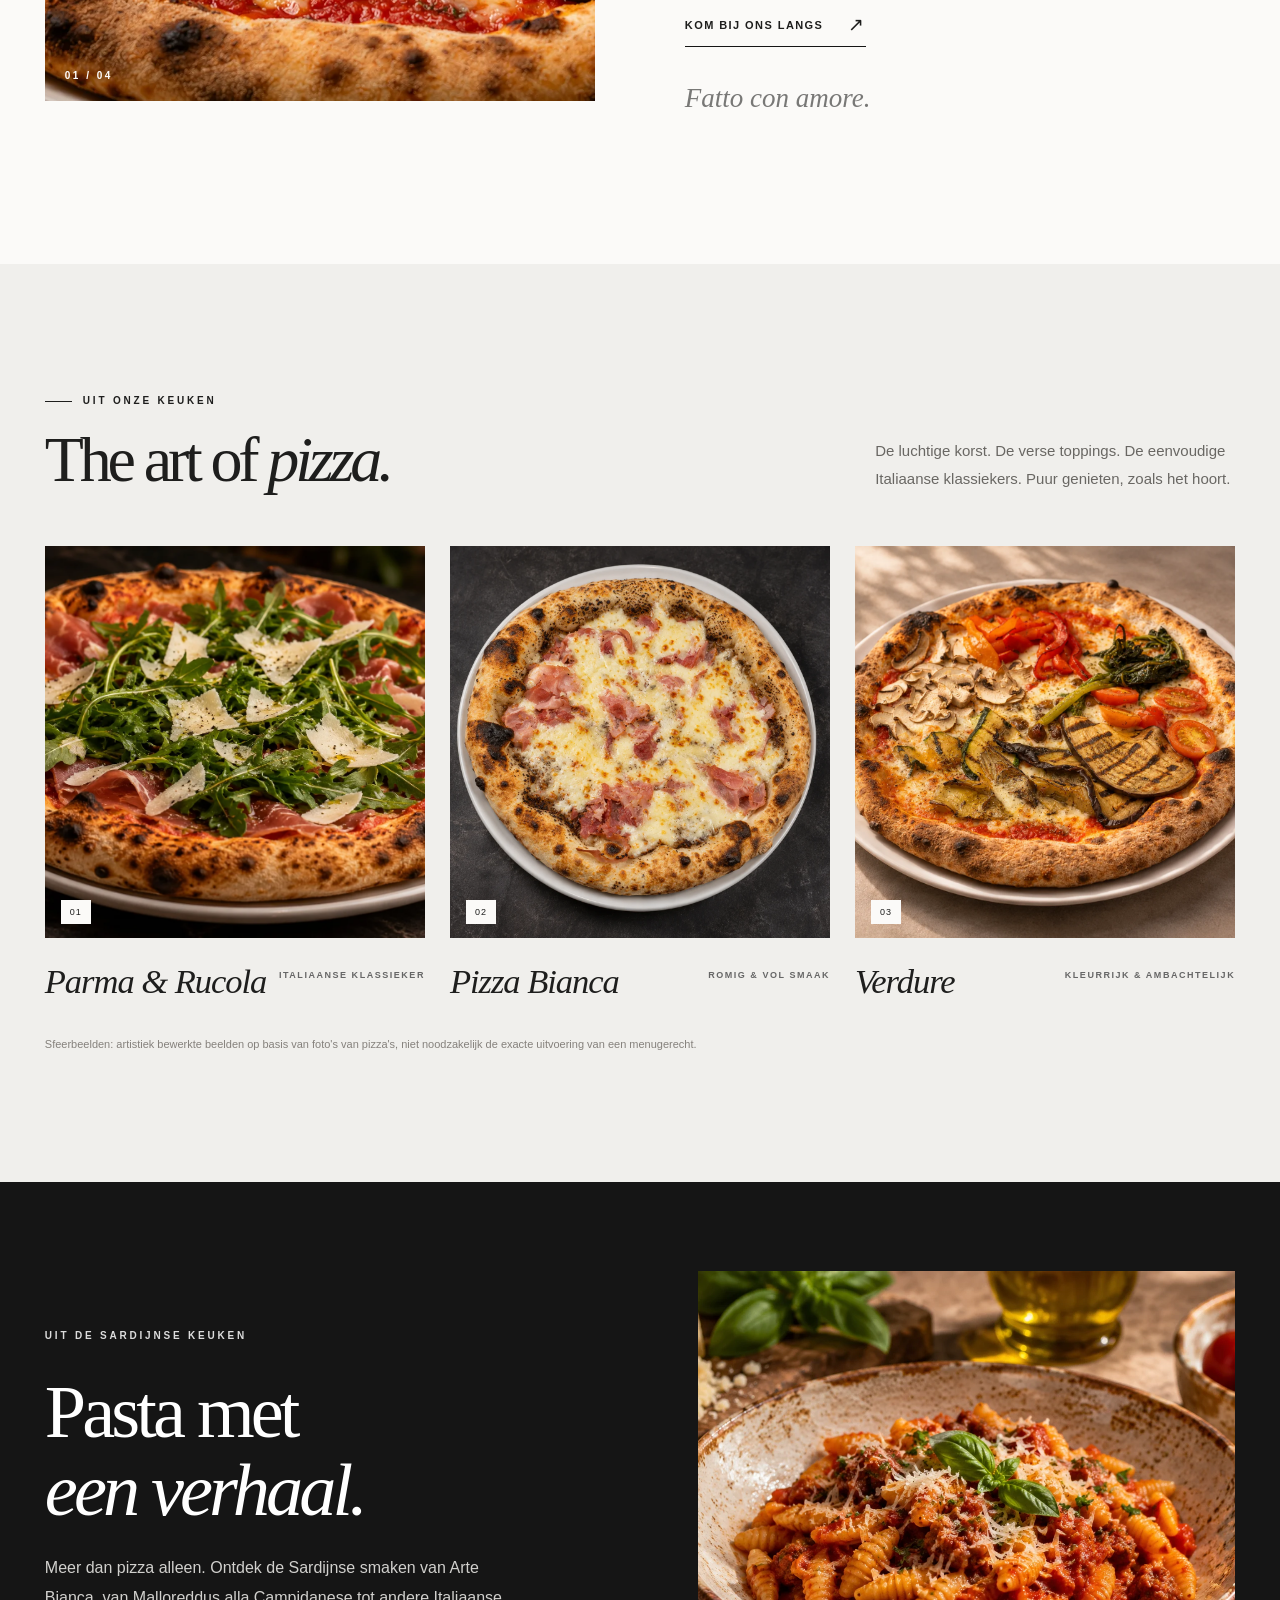
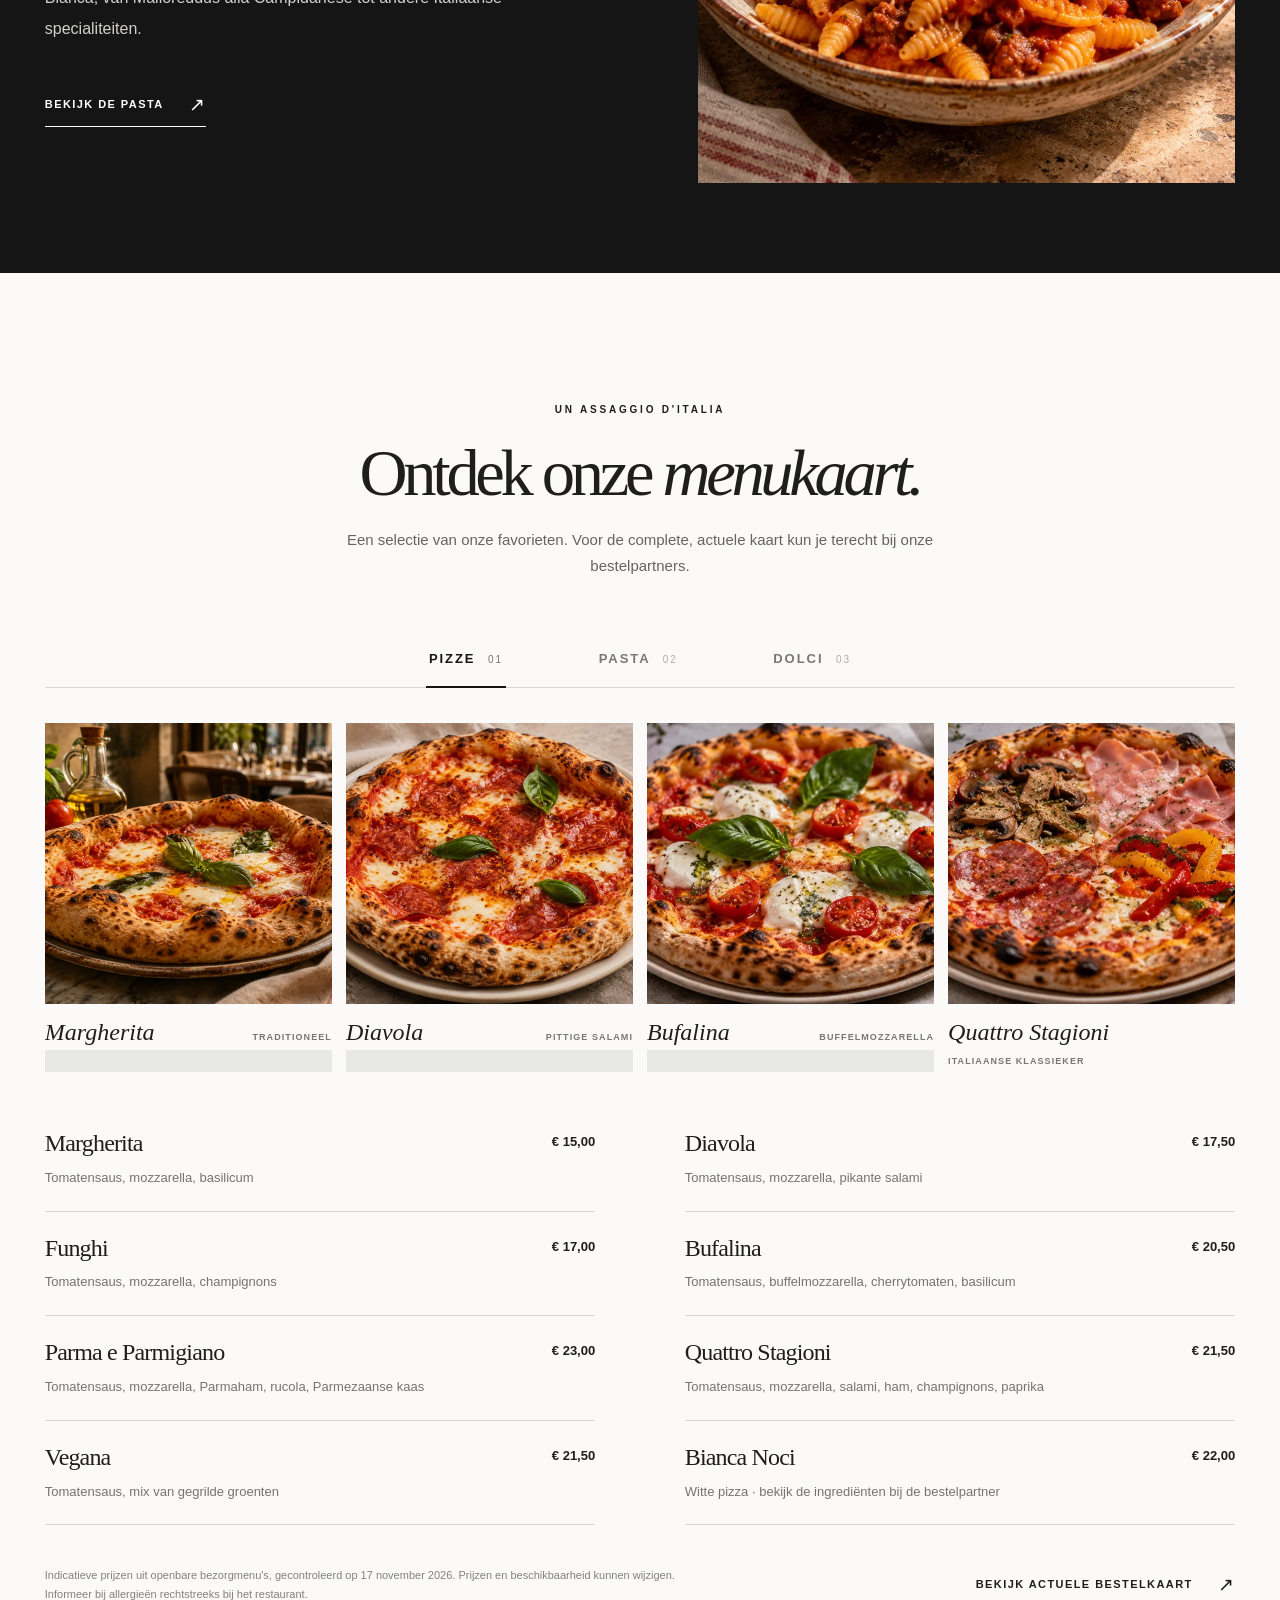
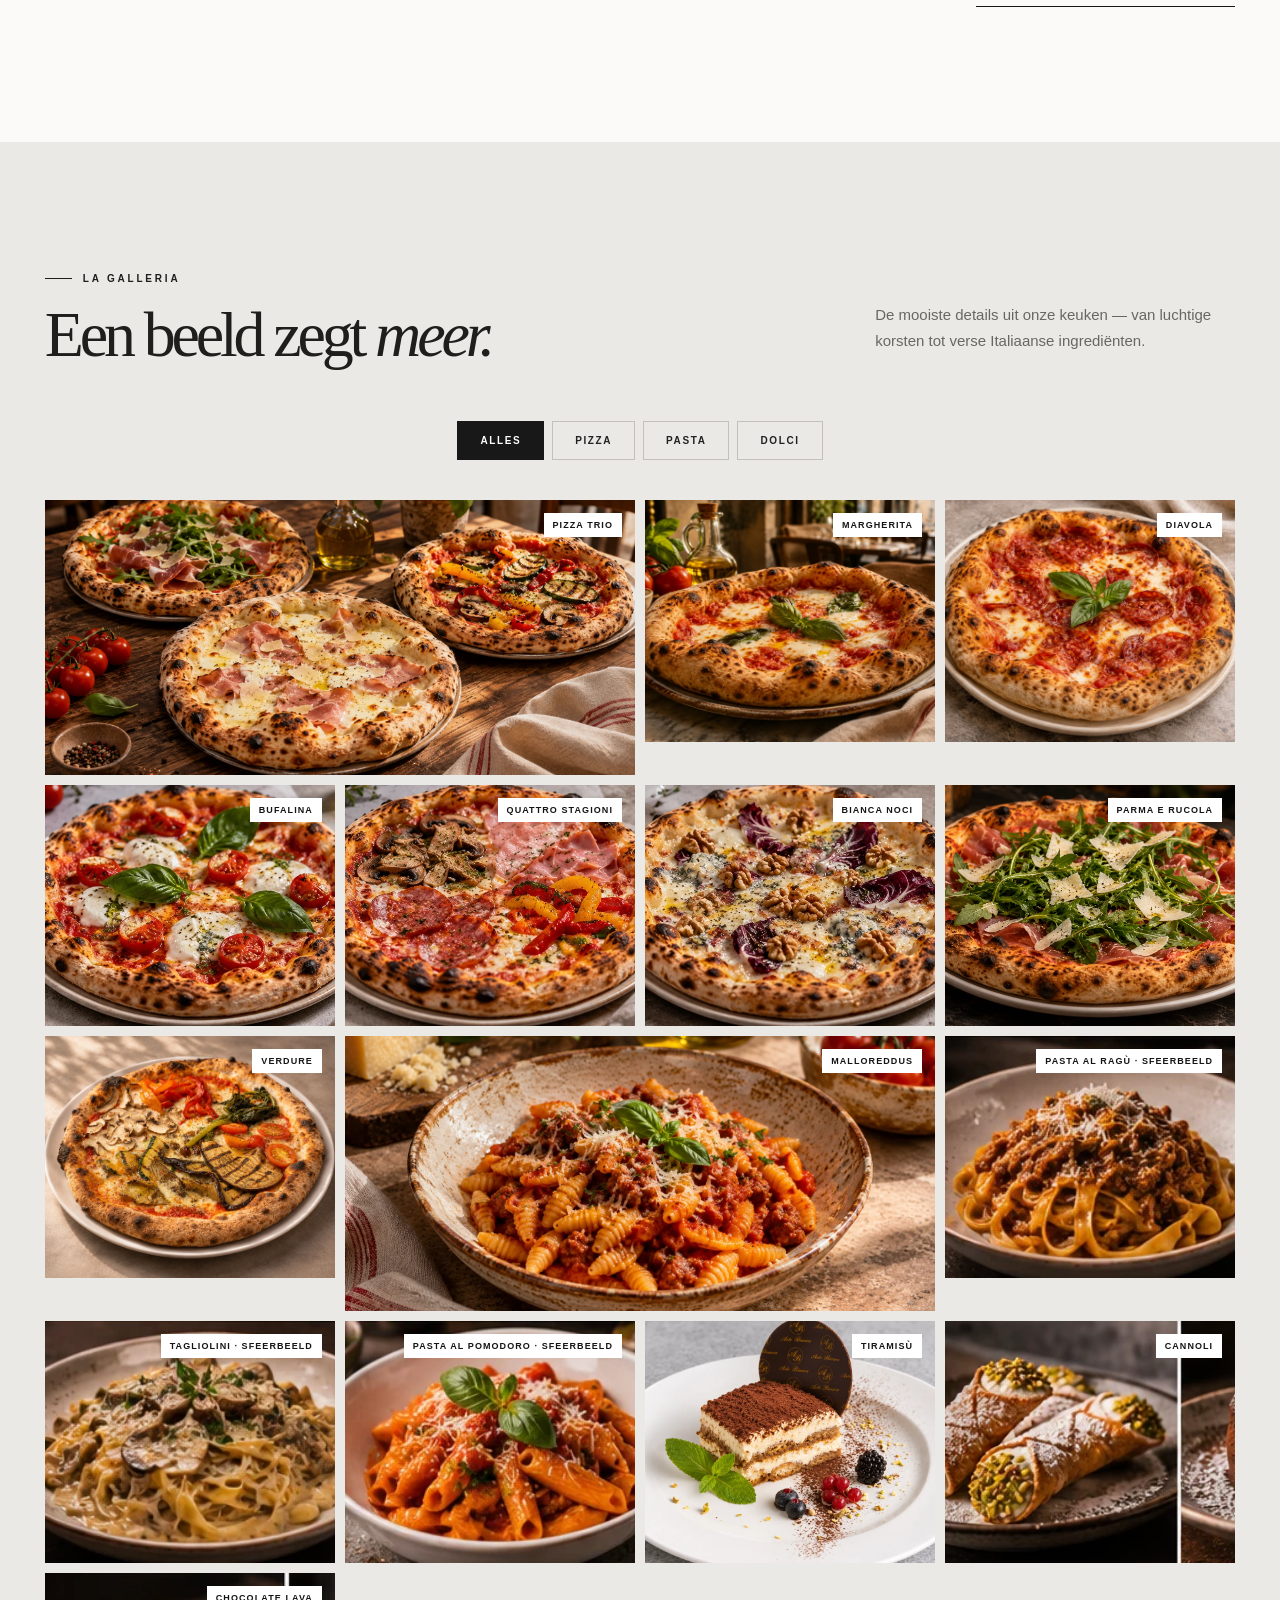
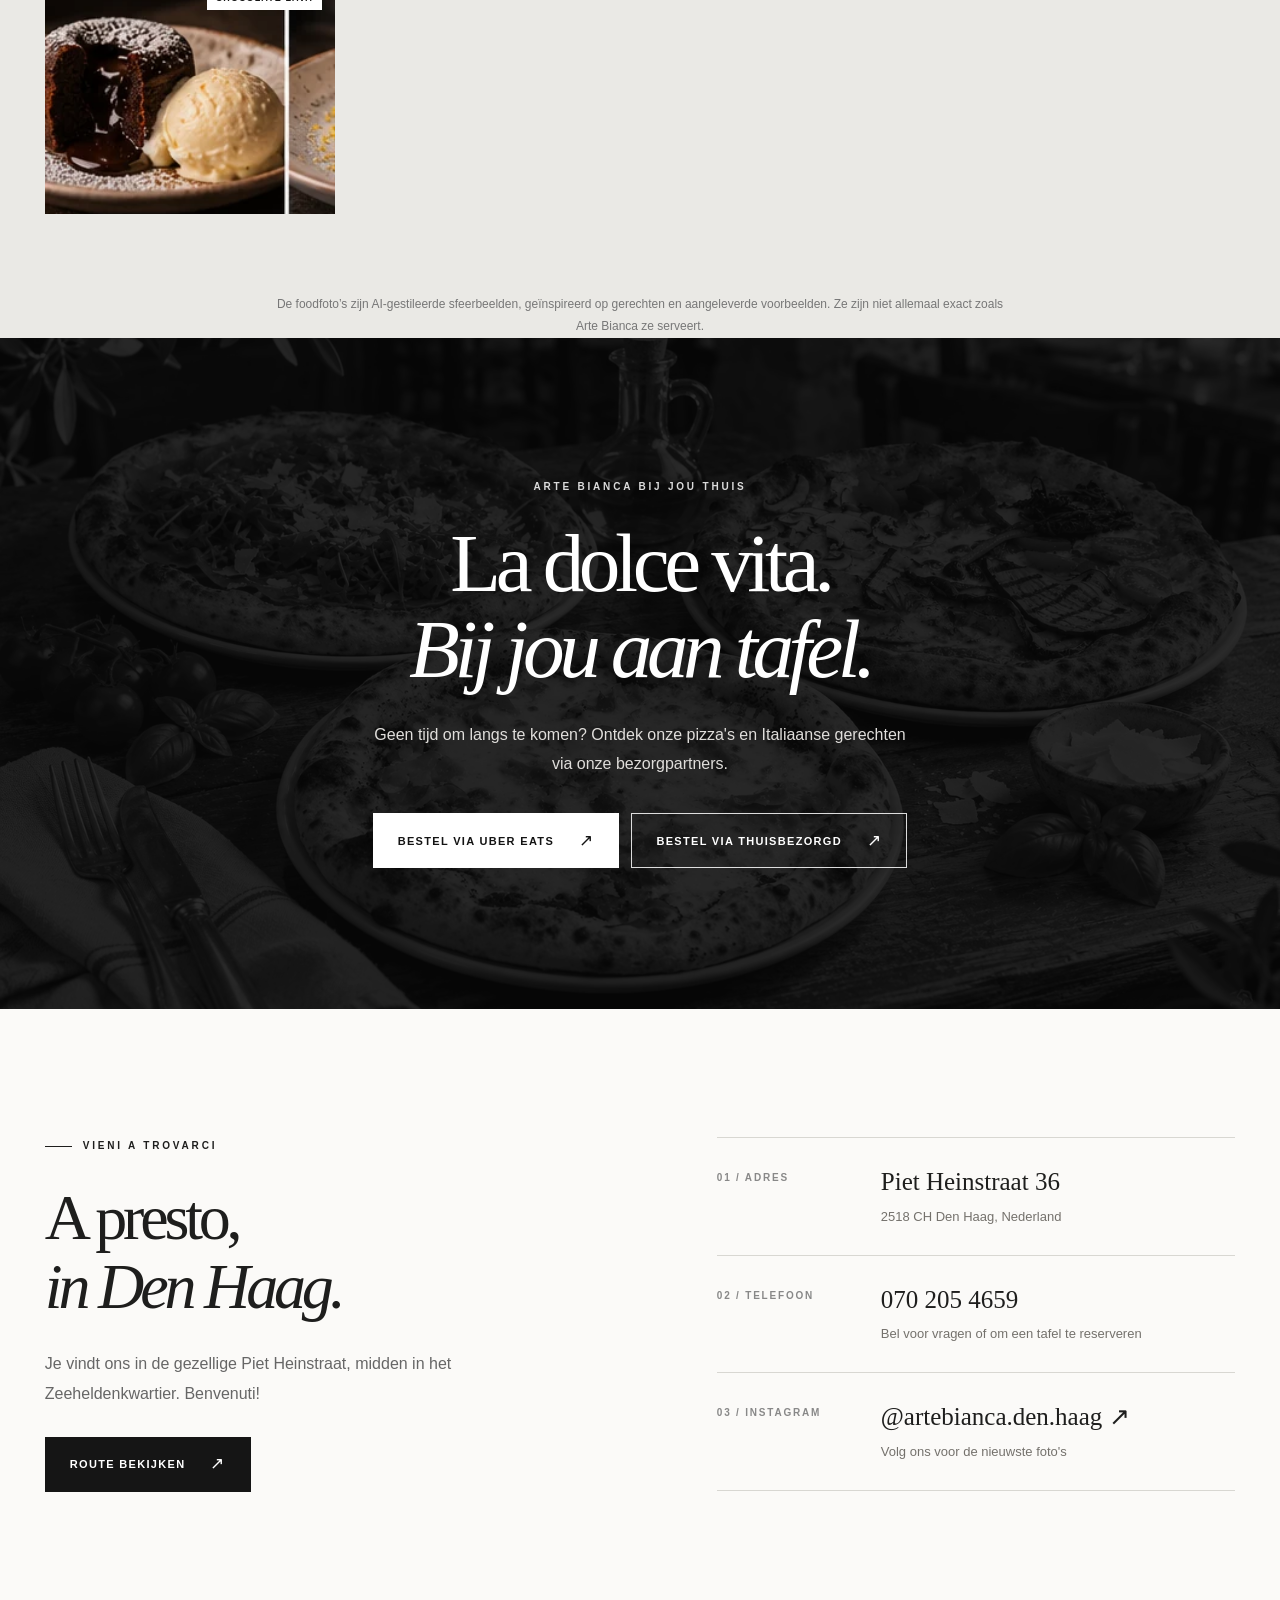
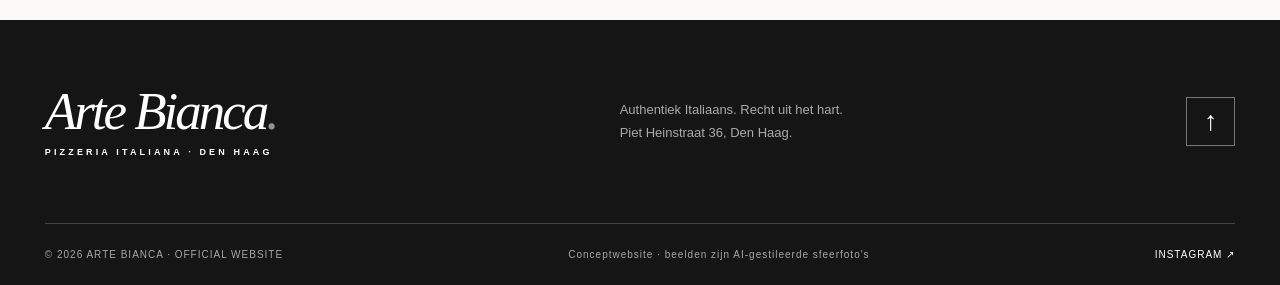
==== commit 82ef06af: "Update index.html" ====
--- a/index.html
+++ b/index.html
@@ -238,7 +238,7 @@
 <p>Authentiek Italiaans. Recht uit het hart.<br/>Piet Heinstraat 36, Den Haag.</p>
 <a aria-label="Terug naar boven" class="footer__up" href="#top">↑</a>
 </div>
-<div class="container footer__bottom"><span>© <span id="year">2026</span> ARTE BIANCA · WEBSITE DEMO</span><span>Conceptwebsite · beelden zijn AI-gestileerde sfeerfoto's</span><a href="https://www.instagram.com/artebianca.den.haag/" rel="noopener noreferrer" target="_blank">INSTAGRAM ↗</a></div>
+<div class="container footer__bottom"><span>© <span id="year">2026</span> ARTE BIANCA · OFFICIAL WEBSITE </span><span>Conceptwebsite · beelden zijn AI-gestileerde sfeerfoto's</span><a href="https://www.instagram.com/artebianca.den.haag/" rel="noopener noreferrer" target="_blank">INSTAGRAM ↗</a></div>
 </footer>
 <dialog aria-label="Fotogalerij" class="lightbox" id="lightbox">
 <button aria-label="Sluit foto" class="lightbox__close" id="lightbox-close">×</button>
